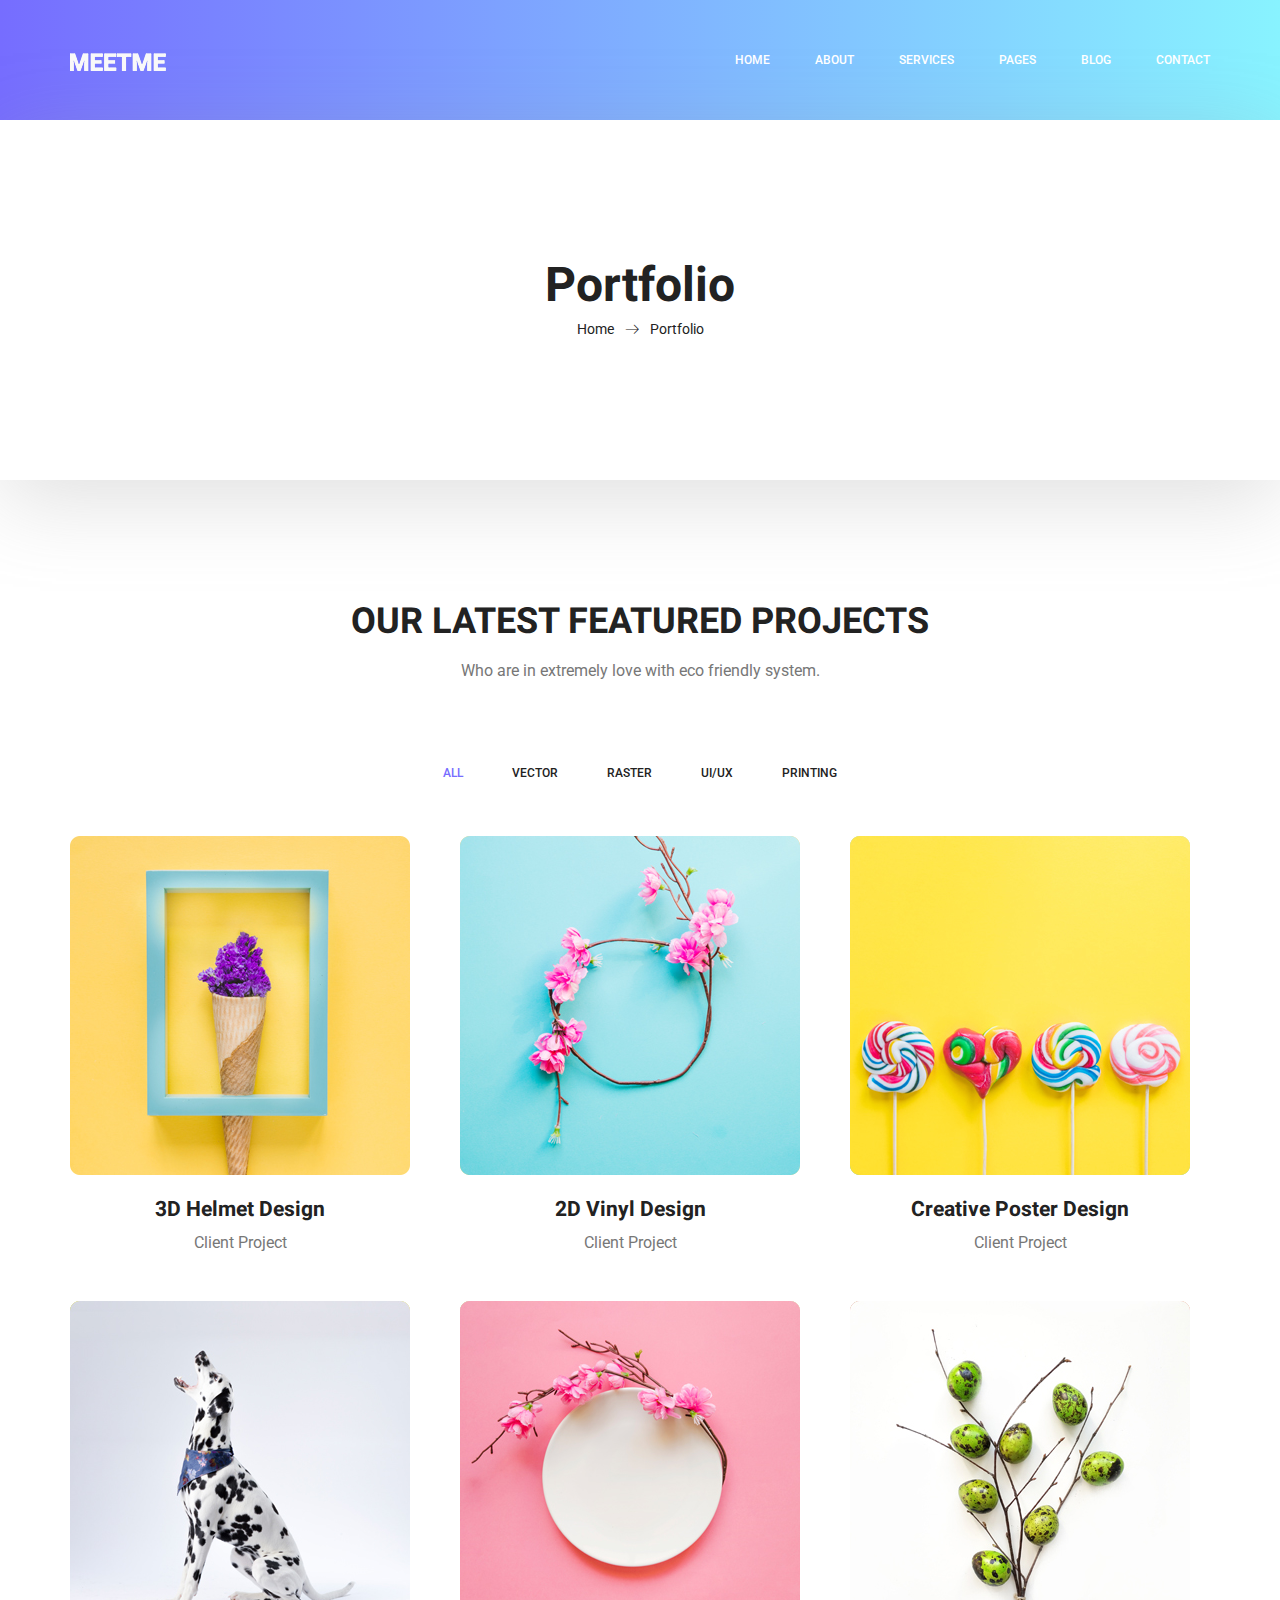
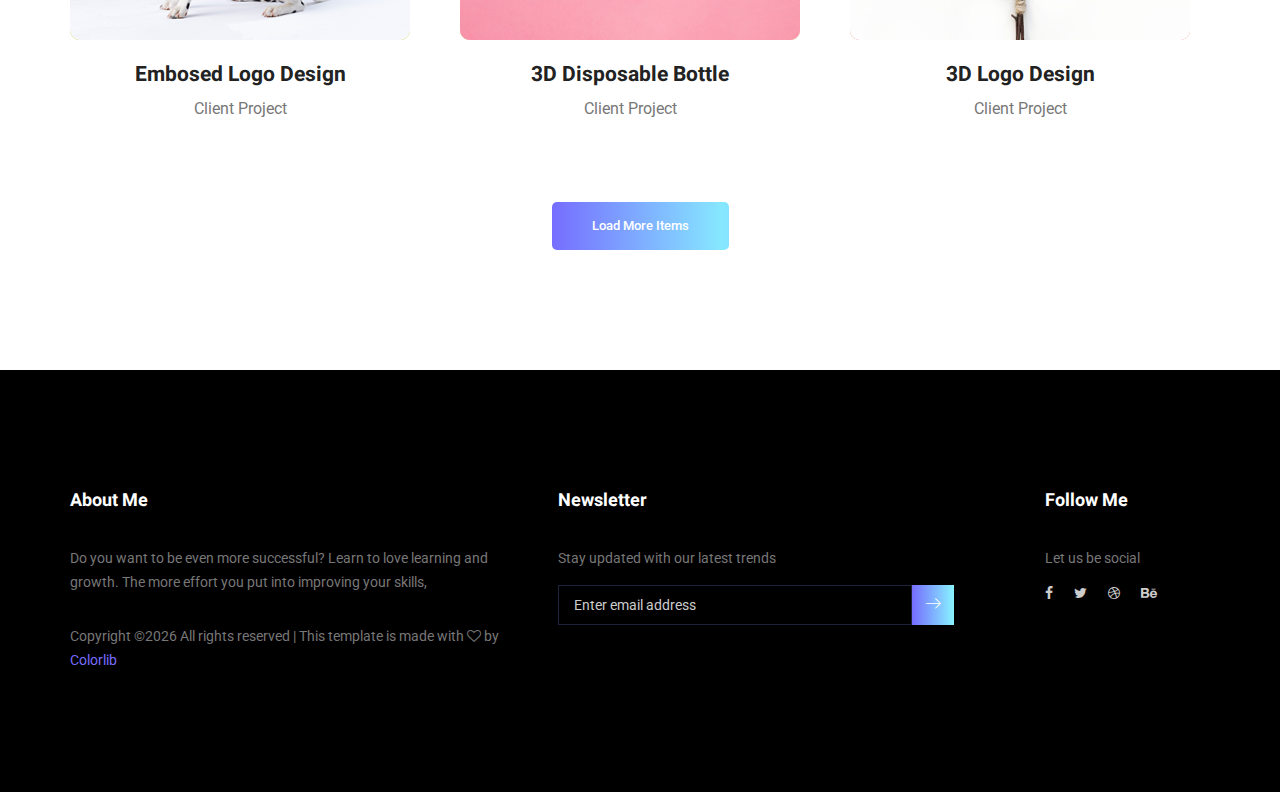
==== portfolio.html @ b79dc5d7 "added portfolio project" ====
<!doctype html>
<html lang="en">
    <head>
        <!-- Required meta tags -->
        <meta charset="utf-8">
        <meta name="viewport" content="width=device-width, initial-scale=1, shrink-to-fit=no">
        <link rel="icon" href="img/favicon.png" type="image/png">
        <title>MeetMe Personal</title>
        <!-- Bootstrap CSS -->
        <link rel="stylesheet" href="css/bootstrap.css">
        <link rel="stylesheet" href="vendors/linericon/style.css">
        <link rel="stylesheet" href="css/font-awesome.min.css">
        <link rel="stylesheet" href="vendors/owl-carousel/owl.carousel.min.css">
        <link rel="stylesheet" href="vendors/lightbox/simpleLightbox.css">
        <link rel="stylesheet" href="vendors/nice-select/css/nice-select.css">
        <link rel="stylesheet" href="vendors/animate-css/animate.css">
        <link rel="stylesheet" href="vendors/popup/magnific-popup.css">
        <link rel="stylesheet" href="vendors/flaticon/flaticon.css">
        <!-- main css -->
        <link rel="stylesheet" href="css/style.css">
        <link rel="stylesheet" href="css/responsive.css">
    </head>
    <body>
        
        <!--================Header Menu Area =================-->
        <header class="header_area">
            <div class="main_menu">
            	<nav class="navbar navbar-expand-lg navbar-light">
					<div class="container box_1620">
						<!-- Brand and toggle get grouped for better mobile display -->
						<a class="navbar-brand logo_h" href="index.html"><img src="img/logo.png" alt=""></a>
						<button class="navbar-toggler" type="button" data-toggle="collapse" data-target="#navbarSupportedContent" aria-controls="navbarSupportedContent" aria-expanded="false" aria-label="Toggle navigation">
							<span class="icon-bar"></span>
							<span class="icon-bar"></span>
							<span class="icon-bar"></span>
						</button>
						<!-- Collect the nav links, forms, and other content for toggling -->
						<div class="collapse navbar-collapse offset" id="navbarSupportedContent">
							<ul class="nav navbar-nav menu_nav ml-auto">
								<li class="nav-item active"><a class="nav-link" href="index.html">Home</a></li> 
								<li class="nav-item"><a class="nav-link" href="about-us.html">About</a></li> 
								<li class="nav-item"><a class="nav-link" href="services.html">Services</a></li> 
								<li class="nav-item submenu dropdown">
									<a href="#" class="nav-link dropdown-toggle" data-toggle="dropdown" role="button" aria-haspopup="true" aria-expanded="false">Pages</a>
									<ul class="dropdown-menu">
										<li class="nav-item"><a class="nav-link" href="portfolio.html">Portfolio</a></li>
										<li class="nav-item"><a class="nav-link" href="elements.html">Elements</a></li>
									</ul>
								</li> 
								<li class="nav-item submenu dropdown">
									<a href="#" class="nav-link dropdown-toggle" data-toggle="dropdown" role="button" aria-haspopup="true" aria-expanded="false">Blog</a>
									<ul class="dropdown-menu">
										<li class="nav-item"><a class="nav-link" href="blog.html">Blog</a></li>
										<li class="nav-item"><a class="nav-link" href="single-blog.html">Blog Details</a></li>
									</ul>
								</li> 
								<li class="nav-item"><a class="nav-link" href="contact.html">Contact</a></li>
							</ul>
						</div> 
					</div>
            	</nav>
            </div>
        </header>
        <!--================Header Menu Area =================-->
        
        <!--================Home Banner Area =================-->
        <section class="banner_area">
            <div class="box_1620">
				<div class="banner_inner d-flex align-items-center">
					<div class="container">
						<div class="banner_content text-center">
							<h2>Portfolio</h2>
							<div class="page_link">
								<a href="index.html">Home</a>
								<a href="portfolio.html">Portfolio</a>
							</div>
						</div>
					</div>
				</div>
            </div>
        </section>
        <!--================End Home Banner Area =================-->
        
        <!--================Home Gallery Area =================-->
        <section class="home_gallery_area p_120">
        	<div class="container">
        		<div class="main_title">
        			<h2>Our Latest Featured Projects</h2>
        			<p>Who are in extremely love with eco friendly system.</p>
        		</div>
        		<div class="isotope_fillter">
        			<ul class="gallery_filter list">
						<li class="active" data-filter="*"><a href="#">All</a></li>
						<li data-filter=".brand"><a href="#">Vector</a></li>
						<li data-filter=".manipul"><a href="#">Raster</a></li>
						<li data-filter=".creative"><a href="#">UI/UX</a></li>
						<li data-filter=".design"><a href="#">Printing</a></li>
					</ul>
        		</div>
        	</div>
        	<div class="container">
        		<div class="gallery_f_inner row imageGallery1">
        			<div class="col-lg-4 col-md-4 col-sm-6 brand manipul design print">
        				<div class="h_gallery_item">
        					<div class="g_img_item">
        						<img class="img-fluid" src="img/gallery/project-1.jpg" alt="">
        						<a class="light" href="img/gallery/project-1.jpg"><img src="img/gallery/icon.png" alt=""></a>
        					</div>
        					<div class="g_item_text">
        						<h4>3D Helmet Design</h4>
        						<p>Client Project</p>
        					</div>
        				</div>
        			</div>
        			<div class="col-lg-4 col-md-4 col-sm-6 brand manipul creative">
        				<div class="h_gallery_item">
        					<div class="g_img_item">
        						<img class="img-fluid" src="img/gallery/project-2.jpg" alt="">
        						<a class="light" href="img/gallery/project-2.jpg"><img src="img/gallery/icon.png" alt=""></a>
        					</div>
        					<div class="g_item_text">
        						<h4>2D Vinyl Design</h4>
        						<p>Client Project</p>
        					</div>
        				</div>
        			</div>
        			<div class="col-lg-4 col-md-4 col-sm-6 manipul creative design print">
        				<div class="h_gallery_item">
        					<div class="g_img_item">
        						<img class="img-fluid" src="img/gallery/project-3.jpg" alt="">
        						<a class="light" href="img/gallery/project-3.jpg"><img src="img/gallery/icon.png" alt=""></a>
        					</div>
        					<div class="g_item_text">
        						<h4>Creative Poster Design</h4>
        						<p>Client Project</p>
        					</div>
        				</div>
        			</div>
        			<div class="col-lg-4 col-md-4 col-sm-6 brand creative print">
        				<div class="h_gallery_item">
        					<div class="g_img_item">
        						<img class="img-fluid" src="img/gallery/project-4.jpg" alt="">
        						<a class="light" href="img/gallery/project-4.jpg"><img src="img/gallery/icon.png" alt=""></a>
        					</div>
        					<div class="g_item_text">
        						<h4>Embosed Logo Design</h4>
        						<p>Client Project</p>
        					</div>
        				</div>
        			</div>
        			<div class="col-lg-4 col-md-4 col-sm-6 brand manipul design">
        				<div class="h_gallery_item">
        					<div class="g_img_item">
        						<img class="img-fluid" src="img/gallery/project-5.jpg" alt="">
        						<a class="light" href="img/gallery/project-5.jpg"><img src="img/gallery/icon.png" alt=""></a>
        					</div>
        					<div class="g_item_text">
        						<h4>3D Disposable Bottle</h4>
        						<p>Client Project</p>
        					</div>
        				</div>
        			</div>
        			<div class="col-lg-4 col-md-4 col-sm-6 brand creative">
        				<div class="h_gallery_item">
        					<div class="g_img_item">
        						<img class="img-fluid" src="img/gallery/project-6.jpg" alt="">
        						<a class="light" href="img/gallery/project-6.jpg"><img src="img/gallery/icon.png" alt=""></a>
        					</div>
        					<div class="g_item_text">
        						<h4>3D Logo Design</h4>
        						<p>Client Project</p>
        					</div>
        				</div>
        			</div>
        		</div>
        		<div class="more_btn">
        			<a class="main_btn" href="#">Load More Items</a>
        		</div>
        	</div>
        </section>
        <!--================End Home Gallery Area =================-->
        
        <!--================Footer Area =================-->
        <footer class="footer_area p_120">
        	<div class="container">
        		<div class="row footer_inner">
        			<div class="col-lg-5 col-sm-6">
        				<aside class="f_widget ab_widget">
        					<div class="f_title">
        						<h3>About Me</h3>
        					</div>
        					<p>Do you want to be even more successful? Learn to love learning and growth. The more effort you put into improving your skills,</p>
        					<p><!-- Link back to Colorlib can't be removed. Template is licensed under CC BY 3.0. -->
Copyright &copy;<script>document.write(new Date().getFullYear());</script> All rights reserved | This template is made with <i class="fa fa-heart-o" aria-hidden="true"></i> by <a href="https://colorlib.com" target="_blank">Colorlib</a>
<!-- Link back to Colorlib can't be removed. Template is licensed under CC BY 3.0. --></p>
        				</aside>
        			</div>
        			<div class="col-lg-5 col-sm-6">
        				<aside class="f_widget news_widget">
        					<div class="f_title">
        						<h3>Newsletter</h3>
        					</div>
        					<p>Stay updated with our latest trends</p>
        					<div id="mc_embed_signup">
                                <form target="_blank" action="https://spondonit.us12.list-manage.com/subscribe/post?u=1462626880ade1ac87bd9c93a&amp;id=92a4423d01" method="get" class="subscribe_form relative">
                                	<div class="input-group d-flex flex-row">
                                        <input name="EMAIL" placeholder="Enter email address" onfocus="this.placeholder = ''" onblur="this.placeholder = 'Email Address '" required="" type="email">
                                        <button class="btn sub-btn"><span class="lnr lnr-arrow-right"></span></button>		
                                    </div>				
                                    <div class="mt-10 info"></div>
                                </form>
                            </div>
        				</aside>
        			</div>
        			<div class="col-lg-2">
        				<aside class="f_widget social_widget">
        					<div class="f_title">
        						<h3>Follow Me</h3>
        					</div>
        					<p>Let us be social</p>
        					<ul class="list">
        						<li><a href="#"><i class="fa fa-facebook"></i></a></li>
        						<li><a href="#"><i class="fa fa-twitter"></i></a></li>
        						<li><a href="#"><i class="fa fa-dribbble"></i></a></li>
        						<li><a href="#"><i class="fa fa-behance"></i></a></li>
        					</ul>
        				</aside>
        			</div>
        		</div>
        	</div>
        </footer>
        <!--================End Footer Area =================-->
        
        
        
        
        <!-- Optional JavaScript -->
        <!-- jQuery first, then Popper.js, then Bootstrap JS -->
        <script src="js/jquery-3.3.1.min.js"></script>
        <script src="js/popper.js"></script>
        <script src="js/bootstrap.min.js"></script>
        <script src="js/stellar.js"></script>
        <script src="vendors/lightbox/simpleLightbox.min.js"></script>
        <script src="vendors/nice-select/js/jquery.nice-select.min.js"></script>
        <script src="vendors/isotope/imagesloaded.pkgd.min.js"></script>
        <script src="vendors/isotope/isotope.pkgd.min.js"></script>
        <script src="vendors/owl-carousel/owl.carousel.min.js"></script>
        <script src="vendors/popup/jquery.magnific-popup.min.js"></script>
        <script src="js/jquery.ajaxchimp.min.js"></script>
        <script src="vendors/counter-up/jquery.waypoints.min.js"></script>
        <script src="vendors/counter-up/jquery.counterup.min.js"></script>
        <script src="js/mail-script.js"></script>
        <script src="js/theme.js"></script>
    </body>
</html>
---- vendors/linericon/style.css ----
@font-face {
	font-family: 'Linearicons-Free';
	src:url('fonts/Linearicons-Free.eot?w118d');
	src:url('fonts/Linearicons-Free.eot?#iefixw118d') format('embedded-opentype'),
		url('fonts/Linearicons-Free.woff2?w118d') format('woff2'),
		url('fonts/Linearicons-Free.woff?w118d') format('woff'),
		url('fonts/Linearicons-Free.ttf?w118d') format('truetype'),
		url('fonts/Linearicons-Free.svg?w118d#Linearicons-Free') format('svg');
	font-weight: normal;
	font-style: normal;
}

.lnr {
	font-family: 'Linearicons-Free';
	speak: none;
	font-style: normal;
	font-weight: normal;
	font-variant: normal;
	text-transform: none;
	line-height: 1;

	/* Better Font Rendering =========== */
	-webkit-font-smoothing: antialiased;
	-moz-osx-font-smoothing: grayscale;
}

.lnr-home:before {
	content: "\e800";
}
.lnr-apartment:before {
	content: "\e801";
}
.lnr-pencil:before {
	content: "\e802";
}
.lnr-magic-wand:before {
	content: "\e803";
}
.lnr-drop:before {
	content: "\e804";
}
.lnr-lighter:before {
	content: "\e805";
}
.lnr-poop:before {
	content: "\e806";
}
.lnr-sun:before {
	content: "\e807";
}
.lnr-moon:before {
	content: "\e808";
}
.lnr-cloud:before {
	content: "\e809";
}
.lnr-cloud-upload:before {
	content: "\e80a";
}
.lnr-cloud-download:before {
	content: "\e80b";
}
.lnr-cloud-sync:before {
	content: "\e80c";
}
.lnr-cloud-check:before {
	content: "\e80d";
}
.lnr-database:before {
	content: "\e80e";
}
.lnr-lock:before {
	content: "\e80f";
}
.lnr-cog:before {
	content: "\e810";
}
.lnr-trash:before {
	content: "\e811";
}
.lnr-dice:before {
	content: "\e812";
}
.lnr-heart:before {
	content: "\e813";
}
.lnr-star:before {
	content: "\e814";
}
.lnr-star-half:before {
	content: "\e815";
}
.lnr-star-empty:before {
	content: "\e816";
}
.lnr-flag:before {
	content: "\e817";
}
.lnr-envelope:before {
	content: "\e818";
}
.lnr-paperclip:before {
	content: "\e819";
}
.lnr-inbox:before {
	content: "\e81a";
}
.lnr-eye:before {
	content: "\e81b";
}
.lnr-printer:before {
	content: "\e81c";
}
.lnr-file-empty:before {
	content: "\e81d";
}
.lnr-file-add:before {
	content: "\e81e";
}
.lnr-enter:before {
	content: "\e81f";
}
.lnr-exit:before {
	content: "\e820";
}
.lnr-graduation-hat:before {
	content: "\e821";
}
.lnr-license:before {
	content: "\e822";
}
.lnr-music-note:before {
	content: "\e823";
}
.lnr-film-play:before {
	content: "\e824";
}
.lnr-camera-video:before {
	content: "\e825";
}
.lnr-camera:before {
	content: "\e826";
}
.lnr-picture:before {
	content: "\e827";
}
.lnr-book:before {
	content: "\e828";
}
.lnr-bookmark:before {
	content: "\e829";
}
.lnr-user:before {
	content: "\e82a";
}
.lnr-users:before {
	content: "\e82b";
}
.lnr-shirt:before {
	content: "\e82c";
}
.lnr-store:before {
	content: "\e82d";
}
.lnr-cart:before {
	content: "\e82e";
}
.lnr-tag:before {
	content: "\e82f";
}
.lnr-phone-handset:before {
	content: "\e830";
}
.lnr-phone:before {
	content: "\e831";
}
.lnr-pushpin:before {
	content: "\e832";
}
.lnr-map-marker:before {
	content: "\e833";
}
.lnr-map:before {
	content: "\e834";
}
.lnr-location:before {
	content: "\e835";
}
.lnr-calendar-full:before {
	content: "\e836";
}
.lnr-keyboard:before {
	content: "\e837";
}
.lnr-spell-check:before {
	content: "\e838";
}
.lnr-screen:before {
	content: "\e839";
}
.lnr-smartphone:before {
	content: "\e83a";
}
.lnr-tablet:before {
	content: "\e83b";
}
.lnr-laptop:before {
	content: "\e83c";
}
.lnr-laptop-phone:before {
	content: "\e83d";
}
.lnr-power-switch:before {
	content: "\e83e";
}
.lnr-bubble:before {
	content: "\e83f";
}
.lnr-heart-pulse:before {
	content: "\e840";
}
.lnr-construction:before {
	content: "\e841";
}
.lnr-pie-chart:before {
	content: "\e842";
}
.lnr-chart-bars:before {
	content: "\e843";
}
.lnr-gift:before {
	content: "\e844";
}
.lnr-diamond:before {
	content: "\e845";
}
.lnr-linearicons:before {
	content: "\e846";
}
.lnr-dinner:before {
	content: "\e847";
}
.lnr-coffee-cup:before {
	content: "\e848";
}
.lnr-leaf:before {
	content: "\e849";
}
.lnr-paw:before {
	content: "\e84a";
}
.lnr-rocket:before {
	content: "\e84b";
}
.lnr-briefcase:before {
	content: "\e84c";
}
.lnr-bus:before {
	content: "\e84d";
}
.lnr-car:before {
	content: "\e84e";
}
.lnr-train:before {
	content: "\e84f";
}
.lnr-bicycle:before {
	content: "\e850";
}
.lnr-wheelchair:before {
	content: "\e851";
}
.lnr-select:before {
	content: "\e852";
}
.lnr-earth:before {
	content: "\e853";
}
.lnr-smile:before {
	content: "\e854";
}
.lnr-sad:before {
	content: "\e855";
}
.lnr-neutral:before {
	content: "\e856";
}
.lnr-mustache:before {
	content: "\e857";
}
.lnr-alarm:before {
	content: "\e858";
}
.lnr-bullhorn:before {
	content: "\e859";
}
.lnr-volume-high:before {
	content: "\e85a";
}
.lnr-volume-medium:before {
	content: "\e85b";
}
.lnr-volume-low:before {
	content: "\e85c";
}
.lnr-volume:before {
	content: "\e85d";
}
.lnr-mic:before {
	content: "\e85e";
}
.lnr-hourglass:before {
	content: "\e85f";
}
.lnr-undo:before {
	content: "\e860";
}
.lnr-redo:before {
	content: "\e861";
}
.lnr-sync:before {
	content: "\e862";
}
.lnr-history:before {
	content: "\e863";
}
.lnr-clock:before {
	content: "\e864";
}
.lnr-download:before {
	content: "\e865";
}
.lnr-upload:before {
	content: "\e866";
}
.lnr-enter-down:before {
	content: "\e867";
}
.lnr-exit-up:before {
	content: "\e868";
}
.lnr-bug:before {
	content: "\e869";
}
.lnr-code:before {
	content: "\e86a";
}
.lnr-link:before {
	content: "\e86b";
}
.lnr-unlink:before {
	content: "\e86c";
}
.lnr-thumbs-up:before {
	content: "\e86d";
}
.lnr-thumbs-down:before {
	content: "\e86e";
}
.lnr-magnifier:before {
	content: "\e86f";
}
.lnr-cross:before {
	content: "\e870";
}
.lnr-menu:before {
	content: "\e871";
}
.lnr-list:before {
	content: "\e872";
}
.lnr-chevron-up:before {
	content: "\e873";
}
.lnr-chevron-down:before {
	content: "\e874";
}
.lnr-chevron-left:before {
	content: "\e875";
}
.lnr-chevron-right:before {
	content: "\e876";
}
.lnr-arrow-up:before {
	content: "\e877";
}
.lnr-arrow-down:before {
	content: "\e878";
}
.lnr-arrow-left:before {
	content: "\e879";
}
.lnr-arrow-right:before {
	content: "\e87a";
}
.lnr-move:before {
	content: "\e87b";
}
.lnr-warning:before {
	content: "\e87c";
}
.lnr-question-circle:before {
	content: "\e87d";
}
.lnr-menu-circle:before {
	content: "\e87e";
}
.lnr-checkmark-circle:before {
	content: "\e87f";
}
.lnr-cross-circle:before {
	content: "\e880";
}
.lnr-plus-circle:before {
	content: "\e881";
}
.lnr-circle-minus:before {
	content: "\e882";
}
.lnr-arrow-up-circle:before {
	content: "\e883";
}
.lnr-arrow-down-circle:before {
	content: "\e884";
}
.lnr-arrow-left-circle:before {
	content: "\e885";
}
.lnr-arrow-right-circle:before {
	content: "\e886";
}
.lnr-chevron-up-circle:before {
	content: "\e887";
}
.lnr-chevron-down-circle:before {
	content: "\e888";
}
.lnr-chevron-left-circle:before {
	content: "\e889";
}
.lnr-chevron-right-circle:before {
	content: "\e88a";
}
.lnr-crop:before {
	content: "\e88b";
}
.lnr-frame-expand:before {
	content: "\e88c";
}
.lnr-frame-contract:before {
	content: "\e88d";
}
.lnr-layers:before {
	content: "\e88e";
}
.lnr-funnel:before {
	content: "\e88f";
}
.lnr-text-format:before {
	content: "\e890";
}
.lnr-text-format-remove:before {
	content: "\e891";
}
.lnr-text-size:before {
	content: "\e892";
}
.lnr-bold:before {
	content: "\e893";
}
.lnr-italic:before {
	content: "\e894";
}
.lnr-underline:before {
	content: "\e895";
}
.lnr-strikethrough:before {
	content: "\e896";
}
.lnr-highlight:before {
	content: "\e897";
}
.lnr-text-align-left:before {
	content: "\e898";
}
.lnr-text-align-center:before {
	content: "\e899";
}
.lnr-text-align-right:before {
	content: "\e89a";
}
.lnr-text-align-justify:before {
	content: "\e89b";
}
.lnr-line-spacing:before {
	content: "\e89c";
}
.lnr-indent-increase:before {
	content: "\e89d";
}
.lnr-indent-decrease:before {
	content: "\e89e";
}
.lnr-pilcrow:before {
	content: "\e89f";
}
.lnr-direction-ltr:before {
	content: "\e8a0";
}
.lnr-direction-rtl:before {
	content: "\e8a1";
}
.lnr-page-break:before {
	content: "\e8a2";
}
.lnr-sort-alpha-asc:before {
	content: "\e8a3";
}
.lnr-sort-amount-asc:before {
	content: "\e8a4";
}
.lnr-hand:before {
	content: "\e8a5";
}
.lnr-pointer-up:before {
	content: "\e8a6";
}
.lnr-pointer-right:before {
	content: "\e8a7";
}
.lnr-pointer-down:before {
	content: "\e8a8";
}
.lnr-pointer-left:before {
	content: "\e8a9";
}
---- vendors/lightbox/simpleLightbox.css ----
.slbOverlay, .slbWrapOuter, .slbWrap {
  position: fixed;
  top: 0;
  right: 0;
  bottom: 0;
  left: 0;
}

.slbOverlay {
  overflow: hidden;
  z-index: 2000;
  background-color: #000;
  opacity: 0.7;
  filter: alpha(opacity=70);
  -webkit-animation: slbOverlay 0.5s;
  -moz-animation: slbOverlay 0.5s;
  animation: slbOverlay 0.5s;
}

.slbWrapOuter {
  overflow-x: hidden;
  overflow-y: auto;
  z-index: 2010;
}

.slbWrap {
  position: absolute;
  text-align: center;
}

.slbWrap:before {
  content: "";
  display: inline-block;
  height: 100%;
  vertical-align: middle;
}

.slbContentOuter {
  display: inline-block;
  vertical-align: middle;
  margin: 0px auto;
  padding: 0 1em;
  box-sizing: border-box;
  z-index: 2020;
  text-align: left;
  max-width: 100%;
}

.slbContentEl .slbContentOuter {
  padding: 5em 1em;
}

.slbContent {
  position: relative;
}

.slbContentEl .slbContent {
  -webkit-animation: slbEnter 0.3s;
  -moz-animation: slbEnter 0.3s;
  animation: slbEnter 0.3s;
  background-color: #fff;
  box-shadow: 0 0.2em 1em rgba(0, 0, 0, 0.4);
}

.slbImageWrap {
  -webkit-animation: slbEnter 0.3s;
  -moz-animation: slbEnter 0.3s;
  animation: slbEnter 0.3s;
  position: relative;
}

.slbImageWrap:after {
  content: "";
  position: absolute;
  left: 0;
  right: 0;
  top: 5em;
  bottom: 5em;
  display: block;
  z-index: -1;
  box-shadow: 0 0.2em 1em rgba(0, 0, 0, 0.6);
  background-color: #FFF;
}

.slbImage {
  width: auto;
  max-width: 100%;
  height: auto;
  display: block;
  line-height: 0;
  box-sizing: border-box;
  padding: 5em 0;
  margin: 0 auto;
}

.slbCaption {
  display: inline-block;
  max-width: 100%;
  overflow: hidden;
  text-overflow: ellipsis;
  white-space: nowrap;
  word-wrap: normal;
  font-size: 1.4em;
  position: absolute;
  left: 0;
  right: 0;
  bottom: 0;
  padding: 0.71429em 0;
  color: #fff;
  color: rgba(255, 255, 255, 0.7);
  text-align: center;
}

.slbCloseBtn, .slbArrow {
  margin: 0;
  padding: 0;
  border: 0;
  cursor: pointer;
  background: none;
}

.slbCloseBtn::-moz-focus-inner, .slbArrow::-moz-focus-inner {
  padding: 0;
  border: 0;
}

.slbCloseBtn:hover, .slbArrow:hover {
  opacity: 0.5;
}

.slbCloseBtn:active, .slbArrow:active {
  opacity: 0.8;
}

.slbCloseBtn {
  -webkit-animation: slbEnter 0.3s;
  -moz-animation: slbEnter 0.3s;
  animation: slbEnter 0.3s;
  font-size: 3em;
  width: 1.66667em;
  height: 1.66667em;
  line-height: 1.66667em;
  position: absolute;
  right: -0.33333em;
  top: 0;
  color: #fff;
  color: rgba(255, 255, 255, 0.7);
  text-align: center;
    outline: none;
    box-shadow: none;
}

.slbLoading .slbCloseBtn {
  display: none;
}

.slbLoadingText {
  font-size: 1.4em;
  color: #fff;
  color: rgba(255, 255, 255, 0.9);
}

.slbArrows {
  position: fixed;
  top: 50%;
  left: 0;
  right: 0;
}

.slbLoading .slbArrows {
  display: none;
}

.slbArrow {
  position: absolute;
  top: 50%;
  margin-top: -5em;
  width: 5em;
  height: 10em;
  opacity: 0.7;
  text-indent: -999em;
  overflow: hidden;
    outline: none;
    box-shadow: none;
}

.slbArrow:before {
  content: "";
  position: absolute;
  top: 50%;
  left: 50%;
  margin: -0.8em 0 0 -0.8em;
  border: 0.8em solid transparent;
}

.slbArrow.next {
  right: 0;
}

.slbArrow.next:before {
  border-left-color: #fff;
}

.slbArrow.prev {
  left: 0;
}

.slbArrow.prev:before {
  border-right-color: #fff;
}

.slbIframeCont {
  width: 80em;
  height: 0;
  overflow: hidden;
  padding-top: 56.25%;
  margin: 5em 0;
}

.slbIframe {
  position: absolute;
  top: 0;
  left: 0;
  width: 100%;
  height: 100%;
  box-shadow: 0 0.2em 1em rgba(0, 0, 0, 0.6);
  background: #000;
}

@-webkit-keyframes slbOverlay {
  from {
    opacity: 0;
  }
  to {
    opacity: 0.7;
  }
}

@-moz-keyframes slbOverlay {
  from {
    opacity: 0;
  }
  to {
    opacity: 0.7;
  }
}

@keyframes slbOverlay {
  from {
    opacity: 0;
  }
  to {
    opacity: 0.7;
  }
}

@-webkit-keyframes slbEnter {
  from {
    opacity: 0;
    -webkit-transform: translate3d(0, -1em, 0);
  }
  to {
    opacity: 1;
    -webkit-transform: translate3d(0, 0, 0);
  }
}

@-moz-keyframes slbEnter {
  from {
    opacity: 0;
    -moz-transform: translate3d(0, -1em, 0);
  }
  to {
    opacity: 1;
    -moz-transform: translate3d(0, 0, 0);
  }
}

@keyframes slbEnter {
  from {
    opacity: 0;
    -webkit-transform: translate3d(0, -1em, 0);
    -moz-transform: translate3d(0, -1em, 0);
    -ms-transform: translate3d(0, -1em, 0);
    -o-transform: translate3d(0, -1em, 0);
    transform: translate3d(0, -1em, 0);
  }
  to {
    opacity: 1;
    -webkit-transform: translate3d(0, 0, 0);
    -moz-transform: translate3d(0, 0, 0);
    -ms-transform: translate3d(0, 0, 0);
    -o-transform: translate3d(0, 0, 0);
    transform: translate3d(0, 0, 0);
  }
}
---- vendors/nice-select/css/nice-select.css ----
.nice-select {
  -webkit-tap-highlight-color: transparent;
  background-color: #fff;
  border-radius: 5px;
  border: solid 1px #e8e8e8;
  box-sizing: border-box;
  clear: both;
  cursor: pointer;
  display: block;
  float: left;
  font-family: inherit;
  font-size: 14px;
  font-weight: normal;
  height: 42px;
  line-height: 40px;
  outline: none;
  padding-left: 18px;
  padding-right: 30px;
  position: relative;
  text-align: left !important;
  -webkit-transition: all 0.2s ease-in-out;
  transition: all 0.2s ease-in-out;
  -webkit-user-select: none;
     -moz-user-select: none;
      -ms-user-select: none;
          user-select: none;
  white-space: nowrap;
  width: auto; }
  .nice-select:hover {
    border-color: #dbdbdb; }
  .nice-select:active, .nice-select.open, .nice-select:focus {
    border-color: #999; }
  .nice-select:after {
    border-bottom: 2px solid #999;
    border-right: 2px solid #999;
    content: '';
    display: block;
    height: 5px;
    margin-top: -4px;
    pointer-events: none;
    position: absolute;
    right: 12px;
    top: 50%;
    -webkit-transform-origin: 66% 66%;
        -ms-transform-origin: 66% 66%;
            transform-origin: 66% 66%;
    -webkit-transform: rotate(45deg);
        -ms-transform: rotate(45deg);
            transform: rotate(45deg);
    -webkit-transition: all 0.15s ease-in-out;
    transition: all 0.15s ease-in-out;
    width: 5px; }
  .nice-select.open:after {
    -webkit-transform: rotate(-135deg);
        -ms-transform: rotate(-135deg);
            transform: rotate(-135deg); }
  .nice-select.open .list {
    opacity: 1;
    pointer-events: auto;
    -webkit-transform: scale(1) translateY(0);
        -ms-transform: scale(1) translateY(0);
            transform: scale(1) translateY(0); }
  .nice-select.disabled {
    border-color: #ededed;
    color: #999;
    pointer-events: none; }
    .nice-select.disabled:after {
      border-color: #cccccc; }
  .nice-select.wide {
    width: 100%; }
    .nice-select.wide .list {
      left: 0 !important;
      right: 0 !important; }
  .nice-select.right {
    float: right; }
    .nice-select.right .list {
      left: auto;
      right: 0; }
  .nice-select.small {
    font-size: 12px;
    height: 36px;
    line-height: 34px; }
    .nice-select.small:after {
      height: 4px;
      width: 4px; }
    .nice-select.small .option {
      line-height: 34px;
      min-height: 34px; }
  .nice-select .list {
    background-color: #fff;
    border-radius: 5px;
    box-shadow: 0 0 0 1px rgba(68, 68, 68, 0.11);
    box-sizing: border-box;
    margin-top: 4px;
    opacity: 0;
    overflow: hidden;
    padding: 0;
    pointer-events: none;
    position: absolute;
    top: 100%;
    left: 0;
    -webkit-transform-origin: 50% 0;
        -ms-transform-origin: 50% 0;
            transform-origin: 50% 0;
    -webkit-transform: scale(0.75) translateY(-21px);
        -ms-transform: scale(0.75) translateY(-21px);
            transform: scale(0.75) translateY(-21px);
    -webkit-transition: all 0.2s cubic-bezier(0.5, 0, 0, 1.25), opacity 0.15s ease-out;
    transition: all 0.2s cubic-bezier(0.5, 0, 0, 1.25), opacity 0.15s ease-out;
    z-index: 9; }
    .nice-select .list:hover .option:not(:hover) {
      background-color: transparent !important; }
  .nice-select .option {
    cursor: pointer;
    font-weight: 400;
    line-height: 40px;
    list-style: none;
    min-height: 40px;
    outline: none;
    padding-left: 18px;
    padding-right: 29px;
    text-align: left;
    -webkit-transition: all 0.2s;
    transition: all 0.2s; }
    .nice-select .option:hover, .nice-select .option.focus, .nice-select .option.selected.focus {
      background-color: #f6f6f6; }
    .nice-select .option.selected {
      font-weight: bold; }
    .nice-select .option.disabled {
      background-color: transparent;
      color: #999;
      cursor: default; }

.no-csspointerevents .nice-select .list {
  display: none; }

.no-csspointerevents .nice-select.open .list {
  display: block; }
---- vendors/flaticon/flaticon.css ----
/*
  	Flaticon icon font: Flaticon
  	Creation date: 26/06/2018 17:19
  	*/

@font-face {
  font-family: "Flaticon";
  src: url("./Flaticon.eot");
  src: url("./Flaticon.eot?#iefix") format("embedded-opentype"),
       url("./Flaticon.woff") format("woff"),
       url("./Flaticon.ttf") format("truetype"),
       url("./Flaticon.svg#Flaticon") format("svg");
  font-weight: normal;
  font-style: normal;
}

@media screen and (-webkit-min-device-pixel-ratio:0) {
  @font-face {
    font-family: "Flaticon";
    src: url("./Flaticon.svg#Flaticon") format("svg");
  }
}

[class^="flaticon-"]:before, [class*=" flaticon-"]:before,
[class^="flaticon-"]:after, [class*=" flaticon-"]:after {   
  font-family: Flaticon;
        font-size: 20px;
font-style: normal;
margin-left: 20px;
}

.flaticon-skyline:before { content: "\f100"; }
.flaticon-sketch:before { content: "\f101"; }
.flaticon-city:before { content: "\f102"; }
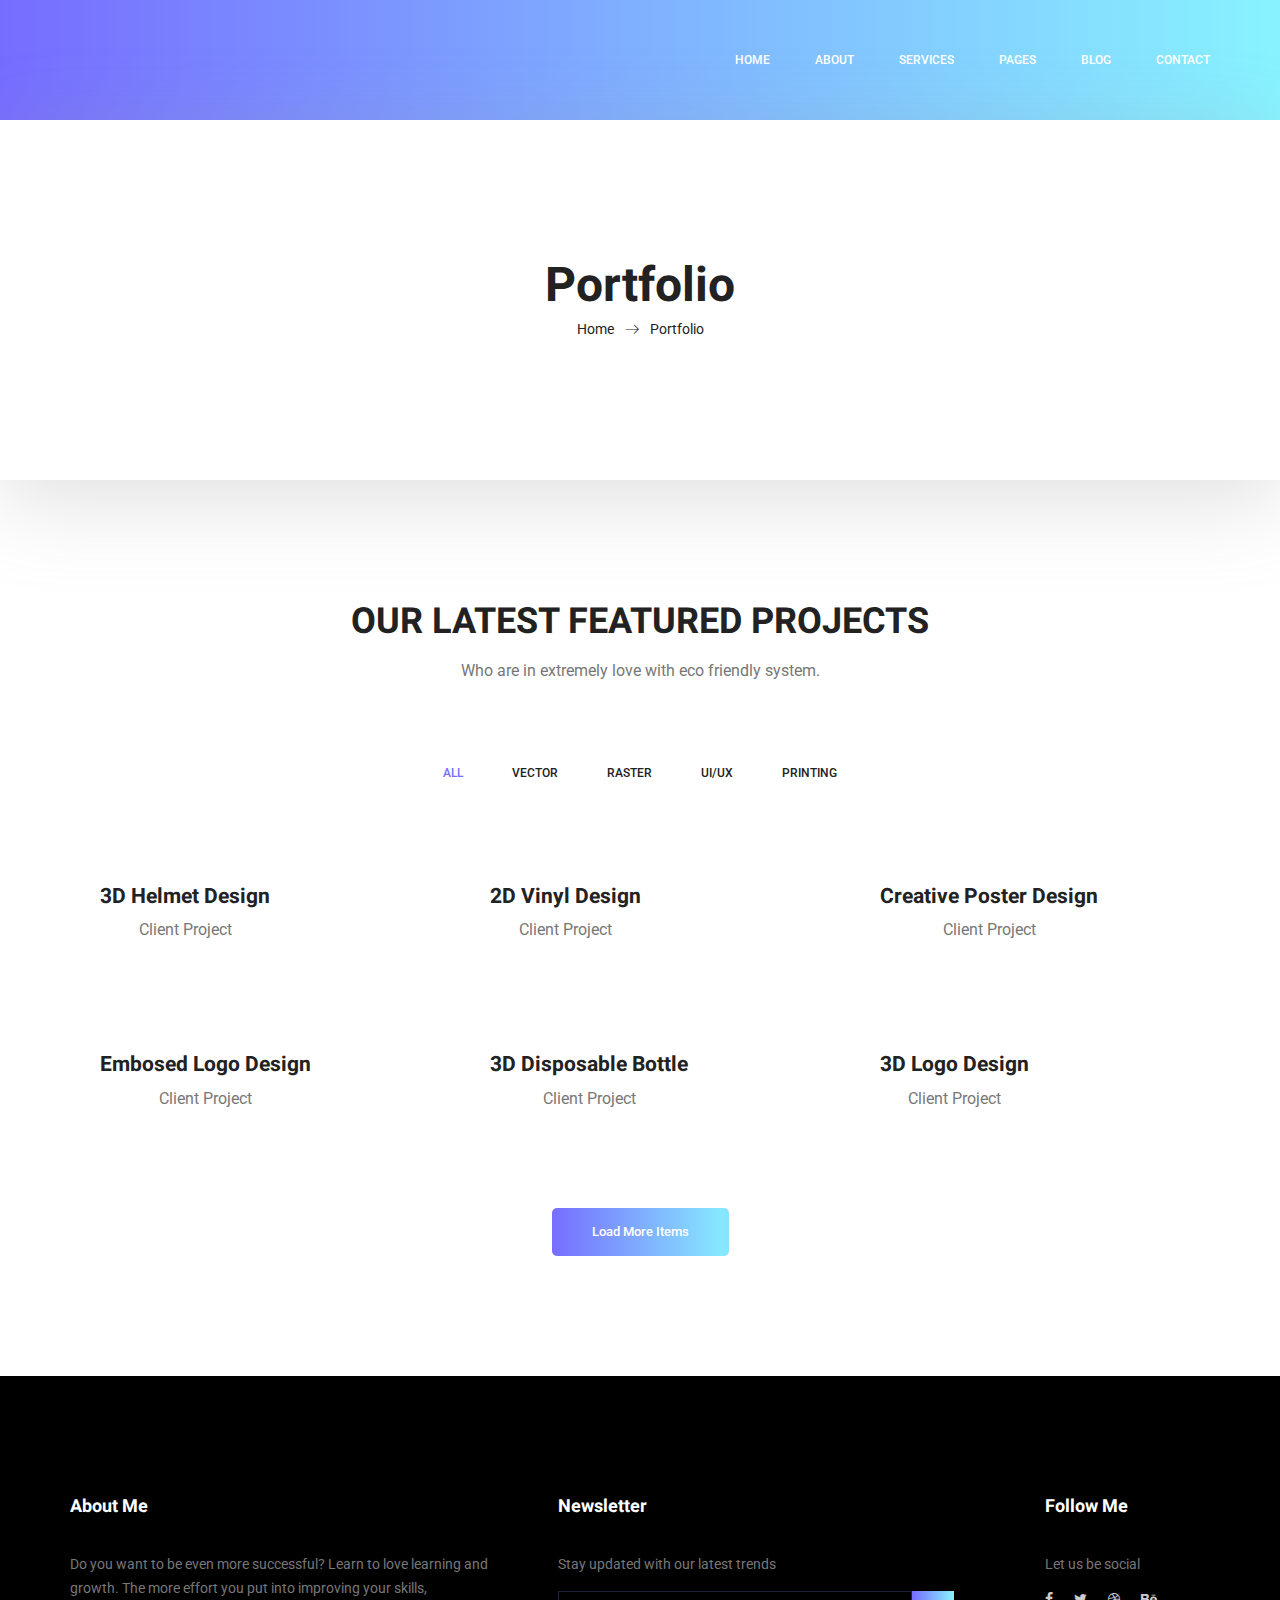
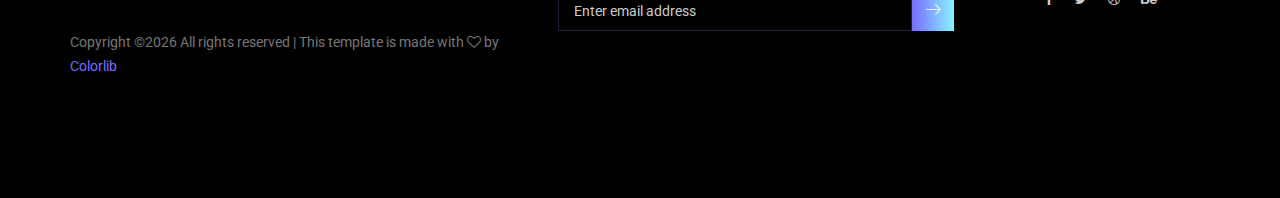
==== commit a3fa34d0: "added more projects" ====
--- a/portfolio.html
+++ b/portfolio.html
@@ -7,7 +7,7 @@
         <link rel="icon" href="img/favicon.png" type="image/png">
         <title>MeetMe Personal</title>
         <!-- Bootstrap CSS -->
-        <link rel="stylesheet" href="css/bootstrap.css">
+        <link rel="stylesheet" href="css/bootstrap.css">	
         <link rel="stylesheet" href="vendors/linericon/style.css">
         <link rel="stylesheet" href="css/font-awesome.min.css">
         <link rel="stylesheet" href="vendors/owl-carousel/owl.carousel.min.css">
--- a/css/style.css
+++ b/css/style.css
@@ -47,57 +47,78 @@
 .list {
   list-style: none;
   margin: 0px;
-  padding: 0px; }
+  padding: 0px;
+}
 
 a {
   text-decoration: none;
-  transition: all 0.3s ease-in-out; }
-  a:hover, a:focus {
-    text-decoration: none;
-    outline: none; }
+  transition: all 0.3s ease-in-out;
+}
+a:hover,
+a:focus {
+  text-decoration: none;
+  outline: none;
+}
 
 .row.m0 {
-  margin: 0px; }
+  margin: 0px;
+}
 
 body {
   line-height: 26px;
   font-size: 16px;
   font-family: "Roboto", sans-serif;
   font-weight: normal;
-  color: #777777; }
-
-h1, h2, h3, h4, h5, h6 {
+  color: #777777;
+}
+
+h1,
+h2,
+h3,
+h4,
+h5,
+h6 {
   font-family: "Heebo", sans-serif;
-  font-weight: bold; }
+  font-weight: bold;
+}
 
 button:focus {
   outline: none;
-  box-shadow: none; }
+  box-shadow: none;
+}
 
 .p0 {
   padding-left: 0px;
-  padding-right: 0px; }
+  padding-right: 0px;
+}
 
 .p_120 {
   padding-top: 120px;
-  padding-bottom: 120px; }
+  padding-bottom: 120px;
+}
 
 .p_100 {
   padding-top: 100px;
-  padding-bottom: 100px; }
+  padding-bottom: 100px;
+}
 
 .pad_top {
-  padding-top: 120px; }
+  padding-top: 120px;
+}
 
 .pad_bt {
-  padding-bottom: 120px; }
+  padding-bottom: 120px;
+}
 
 .mt-25 {
-  margin-top: 25px; }
+  margin-top: 25px;
+}
 
 @media (min-width: 1200px) {
   .container {
-    max-width: 1170px; } }
+    max-width: 1170px;
+  }
+}
 
 @media (min-width: 1620px) {
   .box_1620 {
@@ -105,26 +126,31 @@
     margin: auto;
     width: 100%;
     padding-left: 0px;
-    padding-right: 0px; } }
+    padding-right: 0px;
+  }
+}
 /* Main Title Area css
 ============================================================================================ */
 .main_title {
   text-align: center;
   max-width: 670px;
-  margin: 0px auto 75px; }
-  .main_title h2 {
-    font-family: "Heebo", sans-serif;
-    font-size: 36px;
-    color: #222222;
-    margin-bottom: 15px;
-    text-transform: uppercase; }
-  .main_title p {
-    font-size: 16px;
-    font-family: "Roboto", sans-serif;
-    font-weight: normal;
-    line-height: 26px;
-    color: #777777;
-    margin-bottom: 0px; }
+  margin: 0px auto 75px;
+}
+.main_title h2 {
+  font-family: "Heebo", sans-serif;
+  font-size: 36px;
+  color: #222222;
+  margin-bottom: 15px;
+  text-transform: uppercase;
+}
+.main_title p {
+  font-size: 16px;
+  font-family: "Roboto", sans-serif;
+  font-weight: normal;
+  line-height: 26px;
+  color: #777777;
+  margin-bottom: 0px;
+}
 
 /* End Main Title Area css
 ============================================================================================ */
@@ -136,163 +162,198 @@
   top: 0;
   left: 0;
   z-index: 99;
-  transition: background 0.4s, all 0.3s linear; }
-  .header_area .navbar {
-    background: transparent;
+  transition: background 0.4s, all 0.3s linear;
+}
+.header_area .navbar {
+  background: transparent;
+  padding: 0px;
+  border: 0px;
+  border-radius: 0px;
+}
+.header_area .navbar .nav .nav-item {
+  margin-right: 45px;
+}
+.header_area .navbar .nav .nav-item .nav-link {
+  font: 500 12px/120px "Roboto", sans-serif;
+  text-transform: uppercase;
+  color: #fff;
+  padding: 0px;
+  display: inline-block;
+}
+.header_area .navbar .nav .nav-item .nav-link:after {
+  display: none;
+}
+.header_area .navbar .nav .nav-item:hover .nav-link,
+.header_area .navbar .nav .nav-item.active .nav-link {
+  color: #fff;
+}
+.header_area .navbar .nav .nav-item.submenu {
+  position: relative;
+}
+.header_area .navbar .nav .nav-item.submenu ul {
+  border: none;
+  padding: 0px;
+  border-radius: 0px;
+  box-shadow: none;
+  margin: 0px;
+  background: #fff;
+  box-shadow: 0px 3px 16px 0px rgba(0, 0, 0, 0.1);
+}
+@media (min-width: 992px) {
+  .header_area .navbar .nav .nav-item.submenu ul {
+    position: absolute;
+    top: 120%;
+    left: 0px;
+    min-width: 200px;
+    text-align: left;
+    opacity: 0;
+    transition: all 300ms ease-in;
+    visibility: hidden;
+    display: block;
+    border: none;
     padding: 0px;
-    border: 0px;
-    border-radius: 0px; }
-    .header_area .navbar .nav .nav-item {
-      margin-right: 45px; }
-      .header_area .navbar .nav .nav-item .nav-link {
-        font: 500 12px/120px "Roboto", sans-serif;
-        text-transform: uppercase;
-        color: #fff;
-        padding: 0px;
-        display: inline-block; }
-        .header_area .navbar .nav .nav-item .nav-link:after {
-          display: none; }
-      .header_area .navbar .nav .nav-item:hover .nav-link, .header_area .navbar .nav .nav-item.active .nav-link {
-        color: #fff; }
-      .header_area .navbar .nav .nav-item.submenu {
-        position: relative; }
-        .header_area .navbar .nav .nav-item.submenu ul {
-          border: none;
-          padding: 0px;
-          border-radius: 0px;
-          box-shadow: none;
-          margin: 0px;
-          background: #fff;
-          box-shadow: 0px 3px 16px 0px rgba(0, 0, 0, 0.1); }
-          @media (min-width: 992px) {
-            .header_area .navbar .nav .nav-item.submenu ul {
-              position: absolute;
-              top: 120%;
-              left: 0px;
-              min-width: 200px;
-              text-align: left;
-              opacity: 0;
-              transition: all 300ms ease-in;
-              visibility: hidden;
-              display: block;
-              border: none;
-              padding: 0px;
-              border-radius: 0px; } }
-          .header_area .navbar .nav .nav-item.submenu ul:before {
-            content: "";
-            width: 0;
-            height: 0;
-            border-style: solid;
-            border-width: 10px 10px 0 10px;
-            border-color: #eeeeee transparent transparent transparent;
-            position: absolute;
-            right: 24px;
-            top: 45px;
-            z-index: 3;
-            opacity: 0;
-            transition: all 400ms linear; }
-          .header_area .navbar .nav .nav-item.submenu ul .nav-item {
-            display: block;
-            float: none;
-            margin-right: 0px;
-            border-bottom: 1px solid #ededed;
-            margin-left: 0px;
-            transition: all 0.4s linear; }
-            .header_area .navbar .nav .nav-item.submenu ul .nav-item .nav-link {
-              line-height: 45px;
-              color: #222222;
-              padding: 0px 30px;
-              transition: all 150ms linear;
-              display: block;
-              margin-right: 0px; }
-            .header_area .navbar .nav .nav-item.submenu ul .nav-item:last-child {
-              border-bottom: none; }
-            .header_area .navbar .nav .nav-item.submenu ul .nav-item:hover .nav-link {
-              background: #766dff;
-              color: #fff; }
-        @media (min-width: 992px) {
-          .header_area .navbar .nav .nav-item.submenu:hover ul {
-            visibility: visible;
-            opacity: 1;
-            top: 100%; } }
-        .header_area .navbar .nav .nav-item.submenu:hover ul .nav-item {
-          margin-top: 0px; }
-      .header_area .navbar .nav .nav-item:last-child {
-        margin-right: 0px; }
-    .header_area .navbar .search {
-      font-size: 12px;
-      line-height: 60px;
-      display: inline-block;
-      color: #222222;
-      margin-left: 80px; }
-      .header_area .navbar .search i {
-        font-weight: 600; }
-  .header_area.navbar_fixed .main_menu {
-    position: fixed;
-    width: 100%;
-    top: -70px;
-    left: 0;
-    right: 0;
-    background: #000;
-    transform: translateY(70px);
-    transition: transform 500ms ease, background 500ms ease;
-    -webkit-transition: transform 500ms ease, background 500ms ease;
-    box-shadow: 0px 3px 16px 0px rgba(0, 0, 0, 0.1); }
-    .header_area.navbar_fixed .main_menu .navbar .nav .nav-item .nav-link {
-      line-height: 70px; }
+    border-radius: 0px;
+  }
+}
+.header_area .navbar .nav .nav-item.submenu ul:before {
+  content: "";
+  width: 0;
+  height: 0;
+  border-style: solid;
+  border-width: 10px 10px 0 10px;
+  border-color: #eeeeee transparent transparent transparent;
+  position: absolute;
+  right: 24px;
+  top: 45px;
+  z-index: 3;
+  opacity: 0;
+  transition: all 400ms linear;
+}
+.header_area .navbar .nav .nav-item.submenu ul .nav-item {
+  display: block;
+  float: none;
+  margin-right: 0px;
+  border-bottom: 1px solid #ededed;
+  margin-left: 0px;
+  transition: all 0.4s linear;
+}
+.header_area .navbar .nav .nav-item.submenu ul .nav-item .nav-link {
+  line-height: 45px;
+  color: #222222;
+  padding: 0px 30px;
+  transition: all 150ms linear;
+  display: block;
+  margin-right: 0px;
+}
+.header_area .navbar .nav .nav-item.submenu ul .nav-item:last-child {
+  border-bottom: none;
+}
+.header_area .navbar .nav .nav-item.submenu ul .nav-item:hover .nav-link {
+  background: #766dff;
+  color: #fff;
+}
+@media (min-width: 992px) {
+  .header_area .navbar .nav .nav-item.submenu:hover ul {
+    visibility: visible;
+    opacity: 1;
+    top: 100%;
+  }
+}
+.header_area .navbar .nav .nav-item.submenu:hover ul .nav-item {
+  margin-top: 0px;
+}
+.header_area .navbar .nav .nav-item:last-child {
+  margin-right: 0px;
+}
+.header_area .navbar .search {
+  font-size: 12px;
+  line-height: 60px;
+  display: inline-block;
+  color: #222222;
+  margin-left: 80px;
+}
+.header_area .navbar .search i {
+  font-weight: 600;
+}
+.header_area.navbar_fixed .main_menu {
+  position: fixed;
+  width: 100%;
+  top: -70px;
+  left: 0;
+  right: 0;
+  background: #000;
+  transform: translateY(70px);
+  transition: transform 500ms ease, background 500ms ease;
+  -webkit-transition: transform 500ms ease, background 500ms ease;
+  box-shadow: 0px 3px 16px 0px rgba(0, 0, 0, 0.1);
+}
+.header_area.navbar_fixed .main_menu .navbar .nav .nav-item .nav-link {
+  line-height: 70px;
+}
 
 .top_menu {
-  background: #f9f9ff; }
-  .top_menu .header_social li {
-    display: inline-block;
-    margin-right: 15px; }
-    .top_menu .header_social li a {
-      font-size: 14px;
-      color: #777777;
-      display: inline-block;
-      line-height: 42px;
-      transition: all 300ms linear 0s; }
-    .top_menu .header_social li:last-child {
-      margin-right: 0px; }
-    .top_menu .header_social li:hover a {
-      color: #766dff; }
-  .top_menu .dn_btn {
-    line-height: 42px;
-    display: inline-block;
-    font-size: 12px;
-    margin-right: 30px;
-    font-family: "Roboto", sans-serif;
-    font-weight: normal;
-    color: #777777;
-    transition: all 300ms linear 0s; }
-    .top_menu .dn_btn:hover {
-      color: #766dff; }
-    .top_menu .dn_btn:last-child {
-      margin-right: 0px; }
-  .top_menu .lan_pack {
-    height: 30px;
-    border: 1px solid #eeeeee;
-    border-radius: 3px;
-    line-height: 28px;
-    font-size: 12px;
-    font-family: "Roboto", sans-serif;
-    font-weight: 500;
-    padding-left: 19px;
-    padding-right: 36px;
-    color: #777777;
-    background: #f9f9ff;
-    margin-right: 5px;
-    margin-top: 8px; }
-    .top_menu .lan_pack .current {
-      color: #777777; }
-    .top_menu .lan_pack:after {
-      content: "\f0d7";
-      border: none !important;
-      font: normal normal normal 12px/1 FontAwesome;
-      transform: rotate(0deg);
-      height: auto;
-      margin-top: -6px;
-      right: 20px; }
+  background: #f9f9ff;
+}
+.top_menu .header_social li {
+  display: inline-block;
+  margin-right: 15px;
+}
+.top_menu .header_social li a {
+  font-size: 14px;
+  color: #777777;
+  display: inline-block;
+  line-height: 42px;
+  transition: all 300ms linear 0s;
+}
+.top_menu .header_social li:last-child {
+  margin-right: 0px;
+}
+.top_menu .header_social li:hover a {
+  color: #766dff;
+}
+.top_menu .dn_btn {
+  line-height: 42px;
+  display: inline-block;
+  font-size: 12px;
+  margin-right: 30px;
+  font-family: "Roboto", sans-serif;
+  font-weight: normal;
+  color: #777777;
+  transition: all 300ms linear 0s;
+}
+.top_menu .dn_btn:hover {
+  color: #766dff;
+}
+.top_menu .dn_btn:last-child {
+  margin-right: 0px;
+}
+.top_menu .lan_pack {
+  height: 30px;
+  border: 1px solid #eeeeee;
+  border-radius: 3px;
+  line-height: 28px;
+  font-size: 12px;
+  font-family: "Roboto", sans-serif;
+  font-weight: 500;
+  padding-left: 19px;
+  padding-right: 36px;
+  color: #777777;
+  background: #f9f9ff;
+  margin-right: 5px;
+  margin-top: 8px;
+}
+.top_menu .lan_pack .current {
+  color: #777777;
+}
+.top_menu .lan_pack:after {
+  content: "\f0d7";
+  border: none !important;
+  font: normal normal normal 12px/1 FontAwesome;
+  transform: rotate(0deg);
+  height: auto;
+  margin-top: -6px;
+  right: 20px;
+}
 
 /*---------------------------------------------------- */
 /*----------------------------------------------------*/
@@ -304,75 +365,89 @@
   background-image: -moz-linear-gradient(0deg, #766dff 0%, #88f3ff 100%);
   background-image: -webkit-linear-gradient(0deg, #766dff 0%, #88f3ff 100%);
   background-image: -ms-linear-gradient(0deg, #766dff 0%, #88f3ff 100%);
-  margin-bottom: 200px; }
-  .home_banner_area .box_1620 {
-    min-height: 700px;
-    border-radius: 12px;
-    position: relative;
-    bottom: -200px;
-    background: #fff;
-    padding: 30px;
-    box-shadow: 0px 20px 80px 0px rgba(153, 153, 153, 0.3); }
-  .home_banner_area .banner_inner {
-    position: relative;
-    width: 100%;
-    min-height: 700px;
-    display: flex; }
-    .home_banner_area .banner_inner .banner_content {
-      color: #222222;
-      vertical-align: middle;
-      align-self: center;
-      text-align: left; }
-      .home_banner_area .banner_inner .banner_content .media .d-flex {
-        padding-right: 125px; }
-      .home_banner_area .banner_inner .banner_content .media .media-body {
-        vertical-align: middle;
-        align-self: center; }
+  margin-bottom: 200px;
+}
+.home_banner_area .box_1620 {
+  min-height: 700px;
+  border-radius: 12px;
+  position: relative;
+  bottom: -200px;
+  background: #fff;
+  padding: 30px;
+  box-shadow: 0px 20px 80px 0px rgba(153, 153, 153, 0.3);
+}
+.home_banner_area .banner_inner {
+  position: relative;
+  width: 100%;
+  min-height: 700px;
+  display: flex;
+}
+.home_banner_area .banner_inner .banner_content {
+  color: #222222;
+  vertical-align: middle;
+  align-self: center;
+  text-align: left;
+}
+.home_banner_area .banner_inner .banner_content .media .d-flex {
+  padding-right: 125px;
+}
+.home_banner_area .banner_inner .banner_content .media .media-body {
+  vertical-align: middle;
+  align-self: center;
+}
 
 .blog_banner {
   min-height: 780px;
   position: relative;
   z-index: 1;
   overflow: hidden;
-  margin-bottom: 0px; }
-  .blog_banner .banner_inner {
-    background: #04091e;
-    position: relative;
-    overflow: hidden;
-    width: 100%;
-    min-height: 780px;
-    z-index: 1; }
-    .blog_banner .banner_inner .overlay {
-      background: url(../img/banner/banner-2.jpg) no-repeat scroll center center;
-      opacity: .5;
-      height: 125%;
-      position: absolute;
-      left: 0px;
-      top: 0px;
-      width: 100%;
-      z-index: -1; }
-    .blog_banner .banner_inner .blog_b_text {
-      max-width: 700px;
-      margin: auto;
-      color: #fff; }
-      .blog_banner .banner_inner .blog_b_text h2 {
-        font-size: 60px;
-        font-weight: bold;
-        font-family: "Heebo", sans-serif;
-        line-height: 66px;
-        margin-bottom: 15px;
-        text-transform: uppercase; }
-      .blog_banner .banner_inner .blog_b_text p {
-        font-size: 16px;
-        margin-bottom: 35px; }
-      .blog_banner .banner_inner .blog_b_text .white_bg_btn {
-        line-height: 42px;
-        padding: 0px 45px;
-        border-radius: 5px; }
+  margin-bottom: 0px;
+}
+.blog_banner .banner_inner {
+  background: #04091e;
+  position: relative;
+  overflow: hidden;
+  width: 100%;
+  min-height: 780px;
+  z-index: 1;
+}
+.blog_banner .banner_inner .overlay {
+  background: url(../img/banner/banner-2.jpg) no-repeat scroll center center;
+  opacity: 0.5;
+  height: 125%;
+  position: absolute;
+  left: 0px;
+  top: 0px;
+  width: 100%;
+  z-index: -1;
+}
+.blog_banner .banner_inner .blog_b_text {
+  max-width: 700px;
+  margin: auto;
+  color: #fff;
+}
+.blog_banner .banner_inner .blog_b_text h2 {
+  font-size: 60px;
+  font-weight: bold;
+  font-family: "Heebo", sans-serif;
+  line-height: 66px;
+  margin-bottom: 15px;
+  text-transform: uppercase;
+}
+.blog_banner .banner_inner .blog_b_text p {
+  font-size: 16px;
+  margin-bottom: 35px;
+}
+.blog_banner .banner_inner .blog_b_text .white_bg_btn {
+  line-height: 42px;
+  padding: 0px 45px;
+  border-radius: 5px;
+}
 
 .banner_box {
   max-width: 1620px;
-  margin: auto; }
+  margin: auto;
+}
 
 .banner_area {
   position: relative;
@@ -381,45 +456,54 @@
   background-image: -moz-linear-gradient(0deg, #766dff 0%, #88f3ff 100%);
   background-image: -webkit-linear-gradient(0deg, #766dff 0%, #88f3ff 100%);
   background-image: -ms-linear-gradient(0deg, #766dff 0%, #88f3ff 100%);
-  margin-bottom: 120px; }
-  .banner_area .box_1620 {
-    background: #fff;
-    min-height: 360px;
-    border-radius: 12px;
-    position: relative;
-    bottom: -120px;
-    box-shadow: 0px 20px 80px 0px rgba(153, 153, 153, 0.3); }
-  .banner_area .banner_inner {
-    position: relative;
-    overflow: hidden;
-    width: 100%;
-    min-height: 360px;
-    z-index: 1; }
-    .banner_area .banner_inner .banner_content h2 {
-      color: #222222;
-      font-size: 48px;
-      font-family: "Heebo", sans-serif;
-      margin-bottom: 0px;
-      font-weight: bold; }
-    .banner_area .banner_inner .banner_content .page_link a {
-      font-size: 14px;
-      color: #222222;
-      font-family: "Roboto", sans-serif;
-      margin-right: 32px;
-      position: relative; }
-      .banner_area .banner_inner .banner_content .page_link a:before {
-        content: "\e87a";
-        font-family: 'Linearicons-Free';
-        position: absolute;
-        right: -25px;
-        top: 50%;
-        transform: translateY(-50%); }
-      .banner_area .banner_inner .banner_content .page_link a:last-child {
-        margin-right: 0px; }
-        .banner_area .banner_inner .banner_content .page_link a:last-child:before {
-          display: none; }
-      .banner_area .banner_inner .banner_content .page_link a:hover {
-        color: #766dff; }
+  margin-bottom: 120px;
+}
+.banner_area .box_1620 {
+  background: #fff;
+  min-height: 360px;
+  border-radius: 12px;
+  position: relative;
+  bottom: -120px;
+  box-shadow: 0px 20px 80px 0px rgba(153, 153, 153, 0.3);
+}
+.banner_area .banner_inner {
+  position: relative;
+  overflow: hidden;
+  width: 100%;
+  min-height: 360px;
+  z-index: 1;
+}
+.banner_area .banner_inner .banner_content h2 {
+  color: #222222;
+  font-size: 48px;
+  font-family: "Heebo", sans-serif;
+  margin-bottom: 0px;
+  font-weight: bold;
+}
+.banner_area .banner_inner .banner_content .page_link a {
+  font-size: 14px;
+  color: #222222;
+  font-family: "Roboto", sans-serif;
+  margin-right: 32px;
+  position: relative;
+}
+.banner_area .banner_inner .banner_content .page_link a:before {
+  content: "\e87a";
+  font-family: "Linearicons-Free";
+  position: absolute;
+  right: -25px;
+  top: 50%;
+  transform: translateY(-50%);
+}
+.banner_area .banner_inner .banner_content .page_link a:last-child {
+  margin-right: 0px;
+}
+.banner_area .banner_inner .banner_content .page_link a:last-child:before {
+  display: none;
+}
+.banner_area .banner_inner .banner_content .page_link a:hover {
+  color: #766dff;
+}
 
 /* End Home Banner Area css
 ============================================================================================ */
@@ -428,54 +512,68 @@
 /* Latest Blog Area css
 ============================================================================================ */
 .latest_blog_inner {
-  margin-bottom: -30px; }
+  margin-bottom: -30px;
+}
 
 .l_blog_item {
-  margin-bottom: 30px; }
-  .l_blog_item .date {
-    font-size: 13px;
-    font-family: "Roboto", sans-serif;
-    font-weight: normal;
-    color: #777777;
-    margin-top: 20px;
-    display: block;
-    margin-bottom: 15px; }
-  .l_blog_item h4 {
-    font-size: 18px;
-    line-height: 24px;
-    color: #222222;
-    border-bottom: 1px solid #eeeeee;
-    padding-bottom: 20px;
-    margin-bottom: 20px;
-    transition: all 300ms linear 0s; }
-  .l_blog_item p {
-    margin-bottom: 0px; }
-  .l_blog_item:hover h4 {
-    color: #766dff; }
+  margin-bottom: 30px;
+}
+.l_blog_item .date {
+  font-size: 13px;
+  font-family: "Roboto", sans-serif;
+  font-weight: normal;
+  color: #777777;
+  margin-top: 20px;
+  display: block;
+  margin-bottom: 15px;
+}
+.l_blog_item h4 {
+  font-size: 18px;
+  line-height: 24px;
+  color: #222222;
+  border-bottom: 1px solid #eeeeee;
+  padding-bottom: 20px;
+  margin-bottom: 20px;
+  transition: all 300ms linear 0s;
+}
+.l_blog_item p {
+  margin-bottom: 0px;
+}
+.l_blog_item:hover h4 {
+  color: #766dff;
+}
 
 /* End Latest Blog Area css
 ============================================================================================ */
 /*================= latest_blog_area css =============*/
 .single-recent-blog-post {
-  margin-bottom: 30px; }
-  .single-recent-blog-post .thumb {
-    overflow: hidden; }
-    .single-recent-blog-post .thumb img {
-      transition: all 0.7s linear; }
-  .single-recent-blog-post .details {
-    padding-top: 30px; }
-    .single-recent-blog-post .details .sec_h4 {
-      line-height: 24px;
-      padding: 10px 0px 13px;
-      transition: all 0.3s linear; }
-      .single-recent-blog-post .details .sec_h4:hover {
-        color: #777777; }
-  .single-recent-blog-post .date {
-    font-size: 14px;
-    line-height: 24px;
-    font-weight: 400; }
-  .single-recent-blog-post:hover img {
-    transform: scale(1.23) rotate(10deg); }
+  margin-bottom: 30px;
+}
+.single-recent-blog-post .thumb {
+  overflow: hidden;
+}
+.single-recent-blog-post .thumb img {
+  transition: all 0.7s linear;
+}
+.single-recent-blog-post .details {
+  padding-top: 30px;
+}
+.single-recent-blog-post .details .sec_h4 {
+  line-height: 24px;
+  padding: 10px 0px 13px;
+  transition: all 0.3s linear;
+}
+.single-recent-blog-post .details .sec_h4:hover {
+  color: #777777;
+}
+.single-recent-blog-post .date {
+  font-size: 14px;
+  line-height: 24px;
+  font-weight: 400;
+}
+.single-recent-blog-post:hover img {
+  transform: scale(1.23) rotate(10deg);
+}
 
 .tags .tag_btn {
   font-size: 12px;
@@ -485,104 +583,129 @@
   display: inline-block;
   padding: 1px 18px;
   text-align: center;
-  color: #222222; }
-  .tags .tag_btn:before {
-    background: #766dff; }
-  .tags .tag_btn + .tag_btn {
-    margin-left: 2px; }
+  color: #222222;
+}
+.tags .tag_btn:before {
+  background: #766dff;
+}
+.tags .tag_btn + .tag_btn {
+  margin-left: 2px;
+}
 
 /*========= blog_categorie_area css ===========*/
 .blog_categorie_area {
   padding-top: 80px;
-  padding-bottom: 80px; }
+  padding-bottom: 80px;
+}
 
 .categories_post {
   position: relative;
   text-align: center;
-  cursor: pointer; }
-  .categories_post img {
-    max-width: 100%; }
-  .categories_post .categories_details {
-    position: absolute;
-    top: 20px;
-    left: 20px;
-    right: 20px;
-    bottom: 20px;
-    background: rgba(34, 34, 34, 0.8);
-    color: #fff;
-    transition: all 0.3s linear;
-    display: flex;
-    align-items: center;
-    justify-content: center; }
-    .categories_post .categories_details h5 {
-      margin-bottom: 0px;
-      font-size: 18px;
-      line-height: 26px;
-      text-transform: uppercase;
-      color: #fff;
-      position: relative; }
-    .categories_post .categories_details p {
-      font-weight: 300;
-      font-size: 14px;
-      line-height: 26px;
-      margin-bottom: 0px; }
-    .categories_post .categories_details .border_line {
-      margin: 10px 0px;
-      background: #fff;
-      width: 100%;
-      height: 1px; }
-  .categories_post:hover .categories_details {
-    background-image: -moz-linear-gradient(0deg, #766dff 0%, #88f3ff 100%);
-    background-image: -webkit-linear-gradient(0deg, #766dff 0%, #88f3ff 100%);
-    background-image: -ms-linear-gradient(0deg, #766dff 0%, #88f3ff 100%);
-    opacity: 0.851; }
+  cursor: pointer;
+}
+.categories_post img {
+  max-width: 100%;
+}
+.categories_post .categories_details {
+  position: absolute;
+  top: 20px;
+  left: 20px;
+  right: 20px;
+  bottom: 20px;
+  background: rgba(34, 34, 34, 0.8);
+  color: #fff;
+  transition: all 0.3s linear;
+  display: flex;
+  align-items: center;
+  justify-content: center;
+}
+.categories_post .categories_details h5 {
+  margin-bottom: 0px;
+  font-size: 18px;
+  line-height: 26px;
+  text-transform: uppercase;
+  color: #fff;
+  position: relative;
+}
+.categories_post .categories_details p {
+  font-weight: 300;
+  font-size: 14px;
+  line-height: 26px;
+  margin-bottom: 0px;
+}
+.categories_post .categories_details .border_line {
+  margin: 10px 0px;
+  background: #fff;
+  width: 100%;
+  height: 1px;
+}
+.categories_post:hover .categories_details {
+  background-image: -moz-linear-gradient(0deg, #766dff 0%, #88f3ff 100%);
+  background-image: -webkit-linear-gradient(0deg, #766dff 0%, #88f3ff 100%);
+  background-image: -ms-linear-gradient(0deg, #766dff 0%, #88f3ff 100%);
+  opacity: 0.851;
+}
 
 /*============ blog_left_sidebar css ==============*/
 .blog_item {
-  margin-bottom: 40px; }
+  margin-bottom: 40px;
+}
 
 .blog_info {
-  padding-top: 30px; }
-  .blog_info .post_tag {
-    padding-bottom: 20px; }
-    .blog_info .post_tag a {
-      font: 300 14px/21px "Roboto", sans-serif;
-      color: #222222; }
-      .blog_info .post_tag a:hover {
-        color: #777777; }
-      .blog_info .post_tag a.active {
-        color: #766dff; }
-  .blog_info .blog_meta li a {
-    font: 300 14px/20px "Roboto", sans-serif;
-    color: #777777;
-    vertical-align: middle;
-    padding-bottom: 12px;
-    display: inline-block; }
-    .blog_info .blog_meta li a i {
-      color: #222222;
-      font-size: 16px;
-      font-weight: 600;
-      padding-left: 15px;
-      line-height: 20px;
-      vertical-align: middle; }
-    .blog_info .blog_meta li a:hover {
-      color: #766dff; }
+  padding-top: 30px;
+}
+.blog_info .post_tag {
+  padding-bottom: 20px;
+}
+.blog_info .post_tag a {
+  font: 300 14px/21px "Roboto", sans-serif;
+  color: #222222;
+}
+.blog_info .post_tag a:hover {
+  color: #777777;
+}
+.blog_info .post_tag a.active {
+  color: #766dff;
+}
+.blog_info .blog_meta li a {
+  font: 300 14px/20px "Roboto", sans-serif;
+  color: #777777;
+  vertical-align: middle;
+  padding-bottom: 12px;
+  display: inline-block;
+}
+.blog_info .blog_meta li a i {
+  color: #222222;
+  font-size: 16px;
+  font-weight: 600;
+  padding-left: 15px;
+  line-height: 20px;
+  vertical-align: middle;
+}
+.blog_info .blog_meta li a:hover {
+  color: #766dff;
+}
 
 .blog_post img {
-  max-width: 100%; }
+  max-width: 100%;
+}
 
 .blog_details {
-  padding-top: 20px; }
-  .blog_details h2 {
-    font-size: 24px;
-    line-height: 36px;
-    color: #222222;
-    font-weight: 600;
-    transition: all 0.3s linear; }
-    .blog_details h2:hover {
-      color: #766dff; }
-  .blog_details p {
-    margin-bottom: 26px; }
+  padding-top: 20px;
+}
+.blog_details h2 {
+  font-size: 24px;
+  line-height: 36px;
+  color: #222222;
+  font-weight: 600;
+  transition: all 0.3s linear;
+}
+.blog_details h2:hover {
+  color: #766dff;
+}
+.blog_details p {
+  margin-bottom: 26px;
+}
 
 .view_btn {
   font-size: 14px;
@@ -591,189 +714,246 @@
   color: #222222;
   font-weight: 500;
   padding: 0px 30px;
-  background: #fff; }
+  background: #fff;
+}
 
 .blog_right_sidebar {
   border: 1px solid #eeeeee;
   background: #fafaff;
-  padding: 30px; }
-  .blog_right_sidebar .widget_title {
-    font-size: 18px;
-    line-height: 25px;
-    background: #766dff;
-    text-align: center;
-    color: #fff;
-    padding: 8px 0px;
-    margin-bottom: 30px; }
-  .blog_right_sidebar .search_widget .input-group .form-control {
-    font-size: 14px;
-    line-height: 29px;
-    border: 0px;
-    width: 100%;
-    font-weight: 300;
-    color: #fff;
-    padding-left: 20px;
-    border-radius: 45px;
-    z-index: 0;
-    background: #766dff; }
-    .blog_right_sidebar .search_widget .input-group .form-control.placeholder {
-      color: #fff; }
-    .blog_right_sidebar .search_widget .input-group .form-control:-moz-placeholder {
-      color: #fff; }
-    .blog_right_sidebar .search_widget .input-group .form-control::-moz-placeholder {
-      color: #fff; }
-    .blog_right_sidebar .search_widget .input-group .form-control::-webkit-input-placeholder {
-      color: #fff; }
-    .blog_right_sidebar .search_widget .input-group .form-control:focus {
-      box-shadow: none; }
-  .blog_right_sidebar .search_widget .input-group .btn-default {
-    position: absolute;
-    right: 20px;
-    background: transparent;
-    border: 0px;
-    box-shadow: none;
-    font-size: 14px;
-    color: #fff;
-    padding: 0px;
-    top: 50%;
-    transform: translateY(-50%);
-    z-index: 1; }
-  .blog_right_sidebar .author_widget {
-    text-align: center; }
-    .blog_right_sidebar .author_widget h4 {
-      font-size: 18px;
-      line-height: 20px;
-      color: #222222;
-      margin-bottom: 5px;
-      margin-top: 30px; }
-    .blog_right_sidebar .author_widget p {
-      margin-bottom: 0px; }
-    .blog_right_sidebar .author_widget .social_icon {
-      padding: 7px 0px 15px; }
-      .blog_right_sidebar .author_widget .social_icon a {
-        font-size: 14px;
-        color: #222222;
-        transition: all 0.2s linear; }
-        .blog_right_sidebar .author_widget .social_icon a + a {
-          margin-left: 20px; }
-        .blog_right_sidebar .author_widget .social_icon a:hover {
-          color: #766dff; }
-  .blog_right_sidebar .popular_post_widget .post_item .media-body {
-    justify-content: center;
-    align-self: center;
-    padding-left: 20px; }
-    .blog_right_sidebar .popular_post_widget .post_item .media-body h3 {
-      font-size: 14px;
-      line-height: 20px;
-      color: #222222;
-      margin-bottom: 4px;
-      transition: all 0.3s linear; }
-      .blog_right_sidebar .popular_post_widget .post_item .media-body h3:hover {
-        color: #766dff; }
-    .blog_right_sidebar .popular_post_widget .post_item .media-body p {
-      font-size: 12px;
-      line-height: 21px;
-      margin-bottom: 0px; }
-  .blog_right_sidebar .popular_post_widget .post_item + .post_item {
-    margin-top: 20px; }
-  .blog_right_sidebar .post_category_widget .cat-list li {
-    border-bottom: 2px dotted #eee;
-    transition: all 0.3s ease 0s;
-    padding-bottom: 12px; }
-    .blog_right_sidebar .post_category_widget .cat-list li a {
-      font-size: 14px;
-      line-height: 20px;
-      color: #777; }
-      .blog_right_sidebar .post_category_widget .cat-list li a p {
-        margin-bottom: 0px; }
-    .blog_right_sidebar .post_category_widget .cat-list li + li {
-      padding-top: 15px; }
-    .blog_right_sidebar .post_category_widget .cat-list li:hover {
-      border-color: #766dff; }
-      .blog_right_sidebar .post_category_widget .cat-list li:hover a {
-        color: #766dff; }
-  .blog_right_sidebar .newsletter_widget {
-    text-align: center; }
-    .blog_right_sidebar .newsletter_widget .form-group {
-      margin-bottom: 8px; }
-    .blog_right_sidebar .newsletter_widget .input-group-prepend {
-      margin-right: -1px; }
-    .blog_right_sidebar .newsletter_widget .input-group-text {
-      background: #fff;
-      border-radius: 0px;
-      vertical-align: top;
-      font-size: 12px;
-      line-height: 36px;
-      padding: 0px 0px 0px 15px;
-      border: 1px solid #eeeeee;
-      border-right: 0px; }
-    .blog_right_sidebar .newsletter_widget .form-control {
-      font-size: 12px;
-      line-height: 24px;
-      color: #cccccc;
-      border: 1px solid #eeeeee;
-      border-left: 0px;
-      border-radius: 0px; }
-      .blog_right_sidebar .newsletter_widget .form-control.placeholder {
-        color: #cccccc; }
-      .blog_right_sidebar .newsletter_widget .form-control:-moz-placeholder {
-        color: #cccccc; }
-      .blog_right_sidebar .newsletter_widget .form-control::-moz-placeholder {
-        color: #cccccc; }
-      .blog_right_sidebar .newsletter_widget .form-control::-webkit-input-placeholder {
-        color: #cccccc; }
-      .blog_right_sidebar .newsletter_widget .form-control:focus {
-        outline: none;
-        box-shadow: none; }
-    .blog_right_sidebar .newsletter_widget .bbtns {
-      background: #766dff;
-      color: #fff;
-      font-size: 12px;
-      line-height: 38px;
-      display: inline-block;
-      font-weight: 500;
-      padding: 0px 24px 0px 24px;
-      border-radius: 0; }
-    .blog_right_sidebar .newsletter_widget .text-bottom {
-      font-size: 12px; }
-  .blog_right_sidebar .tag_cloud_widget ul li {
-    display: inline-block; }
-    .blog_right_sidebar .tag_cloud_widget ul li a {
-      display: inline-block;
-      border: 1px solid #eee;
-      background: #fff;
-      padding: 0px 13px;
-      margin-bottom: 8px;
-      transition: all 0.3s ease 0s;
-      color: #222222;
-      font-size: 12px; }
-      .blog_right_sidebar .tag_cloud_widget ul li a:hover {
-        background-image: -moz-linear-gradient(0deg, #766dff 0%, #88f3ff 100%);
-        background-image: -webkit-linear-gradient(0deg, #766dff 0%, #88f3ff 100%);
-        background-image: -ms-linear-gradient(0deg, #766dff 0%, #88f3ff 100%);
-        color: #fff; }
-  .blog_right_sidebar .br {
-    width: 100%;
-    height: 1px;
-    background: #eeeeee;
-    margin: 30px 0px; }
+  padding: 30px;
+}
+.blog_right_sidebar .widget_title {
+  font-size: 18px;
+  line-height: 25px;
+  background: #766dff;
+  text-align: center;
+  color: #fff;
+  padding: 8px 0px;
+  margin-bottom: 30px;
+}
+.blog_right_sidebar .search_widget .input-group .form-control {
+  font-size: 14px;
+  line-height: 29px;
+  border: 0px;
+  width: 100%;
+  font-weight: 300;
+  color: #fff;
+  padding-left: 20px;
+  border-radius: 45px;
+  z-index: 0;
+  background: #766dff;
+}
+.blog_right_sidebar .search_widget .input-group .form-control.placeholder {
+  color: #fff;
+}
+.blog_right_sidebar .search_widget .input-group .form-control:-moz-placeholder {
+  color: #fff;
+}
+.blog_right_sidebar
+  .search_widget
+  .input-group
+  .form-control::-moz-placeholder {
+  color: #fff;
+}
+.blog_right_sidebar
+  .search_widget
+  .input-group
+  .form-control::-webkit-input-placeholder {
+  color: #fff;
+}
+.blog_right_sidebar .search_widget .input-group .form-control:focus {
+  box-shadow: none;
+}
+.blog_right_sidebar .search_widget .input-group .btn-default {
+  position: absolute;
+  right: 20px;
+  background: transparent;
+  border: 0px;
+  box-shadow: none;
+  font-size: 14px;
+  color: #fff;
+  padding: 0px;
+  top: 50%;
+  transform: translateY(-50%);
+  z-index: 1;
+}
+.blog_right_sidebar .author_widget {
+  text-align: center;
+}
+.blog_right_sidebar .author_widget h4 {
+  font-size: 18px;
+  line-height: 20px;
+  color: #222222;
+  margin-bottom: 5px;
+  margin-top: 30px;
+}
+.blog_right_sidebar .author_widget p {
+  margin-bottom: 0px;
+}
+.blog_right_sidebar .author_widget .social_icon {
+  padding: 7px 0px 15px;
+}
+.blog_right_sidebar .author_widget .social_icon a {
+  font-size: 14px;
+  color: #222222;
+  transition: all 0.2s linear;
+}
+.blog_right_sidebar .author_widget .social_icon a + a {
+  margin-left: 20px;
+}
+.blog_right_sidebar .author_widget .social_icon a:hover {
+  color: #766dff;
+}
+.blog_right_sidebar .popular_post_widget .post_item .media-body {
+  justify-content: center;
+  align-self: center;
+  padding-left: 20px;
+}
+.blog_right_sidebar .popular_post_widget .post_item .media-body h3 {
+  font-size: 14px;
+  line-height: 20px;
+  color: #222222;
+  margin-bottom: 4px;
+  transition: all 0.3s linear;
+}
+.blog_right_sidebar .popular_post_widget .post_item .media-body h3:hover {
+  color: #766dff;
+}
+.blog_right_sidebar .popular_post_widget .post_item .media-body p {
+  font-size: 12px;
+  line-height: 21px;
+  margin-bottom: 0px;
+}
+.blog_right_sidebar .popular_post_widget .post_item + .post_item {
+  margin-top: 20px;
+}
+.blog_right_sidebar .post_category_widget .cat-list li {
+  border-bottom: 2px dotted #eee;
+  transition: all 0.3s ease 0s;
+  padding-bottom: 12px;
+}
+.blog_right_sidebar .post_category_widget .cat-list li a {
+  font-size: 14px;
+  line-height: 20px;
+  color: #777;
+}
+.blog_right_sidebar .post_category_widget .cat-list li a p {
+  margin-bottom: 0px;
+}
+.blog_right_sidebar .post_category_widget .cat-list li + li {
+  padding-top: 15px;
+}
+.blog_right_sidebar .post_category_widget .cat-list li:hover {
+  border-color: #766dff;
+}
+.blog_right_sidebar .post_category_widget .cat-list li:hover a {
+  color: #766dff;
+}
+.blog_right_sidebar .newsletter_widget {
+  text-align: center;
+}
+.blog_right_sidebar .newsletter_widget .form-group {
+  margin-bottom: 8px;
+}
+.blog_right_sidebar .newsletter_widget .input-group-prepend {
+  margin-right: -1px;
+}
+.blog_right_sidebar .newsletter_widget .input-group-text {
+  background: #fff;
+  border-radius: 0px;
+  vertical-align: top;
+  font-size: 12px;
+  line-height: 36px;
+  padding: 0px 0px 0px 15px;
+  border: 1px solid #eeeeee;
+  border-right: 0px;
+}
+.blog_right_sidebar .newsletter_widget .form-control {
+  font-size: 12px;
+  line-height: 24px;
+  color: #cccccc;
+  border: 1px solid #eeeeee;
+  border-left: 0px;
+  border-radius: 0px;
+}
+.blog_right_sidebar .newsletter_widget .form-control.placeholder {
+  color: #cccccc;
+}
+.blog_right_sidebar .newsletter_widget .form-control:-moz-placeholder {
+  color: #cccccc;
+}
+.blog_right_sidebar .newsletter_widget .form-control::-moz-placeholder {
+  color: #cccccc;
+}
+.blog_right_sidebar
+  .newsletter_widget
+  .form-control::-webkit-input-placeholder {
+  color: #cccccc;
+}
+.blog_right_sidebar .newsletter_widget .form-control:focus {
+  outline: none;
+  box-shadow: none;
+}
+.blog_right_sidebar .newsletter_widget .bbtns {
+  background: #766dff;
+  color: #fff;
+  font-size: 12px;
+  line-height: 38px;
+  display: inline-block;
+  font-weight: 500;
+  padding: 0px 24px 0px 24px;
+  border-radius: 0;
+}
+.blog_right_sidebar .newsletter_widget .text-bottom {
+  font-size: 12px;
+}
+.blog_right_sidebar .tag_cloud_widget ul li {
+  display: inline-block;
+}
+.blog_right_sidebar .tag_cloud_widget ul li a {
+  display: inline-block;
+  border: 1px solid #eee;
+  background: #fff;
+  padding: 0px 13px;
+  margin-bottom: 8px;
+  transition: all 0.3s ease 0s;
+  color: #222222;
+  font-size: 12px;
+}
+.blog_right_sidebar .tag_cloud_widget ul li a:hover {
+  background-image: -moz-linear-gradient(0deg, #766dff 0%, #88f3ff 100%);
+  background-image: -webkit-linear-gradient(0deg, #766dff 0%, #88f3ff 100%);
+  background-image: -ms-linear-gradient(0deg, #766dff 0%, #88f3ff 100%);
+  color: #fff;
+}
+.blog_right_sidebar .br {
+  width: 100%;
+  height: 1px;
+  background: #eeeeee;
+  margin: 30px 0px;
+}
 
 .blog-pagination {
   padding-top: 25px;
-  padding-bottom: 95px; }
-  .blog-pagination .page-link {
-    border-radius: 0; }
-  .blog-pagination .page-item {
-    border: none; }
+  padding-bottom: 95px;
+}
+.blog-pagination .page-link {
+  border-radius: 0;
+}
+.blog-pagination .page-item {
+  border: none;
+}
 
 .page-link {
   background: transparent;
-  font-weight: 400; }
+  font-weight: 400;
+}
 
 .blog-pagination .page-item.active .page-link {
   background-color: #766dff;
   border-color: transparent;
-  color: #fff; }
+  color: #fff;
+}
 
 .blog-pagination .page-link {
   position: relative;
@@ -782,38 +962,48 @@
   margin-left: -1px;
   line-height: 1.25;
   color: #8a8a8a;
-  border: none; }
+  border: none;
+}
 
 .blog-pagination .page-link .lnr {
-  font-weight: 600; }
+  font-weight: 600;
+}
 
 .blog-pagination .page-item:last-child .page-link,
 .blog-pagination .page-item:first-child .page-link {
-  border-radius: 0; }
+  border-radius: 0;
+}
 
 .blog-pagination .page-link:hover {
   color: #fff;
   text-decoration: none;
   background-color: #766dff;
-  border-color: #eee; }
+  border-color: #eee;
+}
 
 /*============ Start Blog Single Styles  =============*/
 .single-post-area .social-links {
-  padding-top: 10px; }
-  .single-post-area .social-links li {
-    display: inline-block;
-    margin-bottom: 10px; }
-    .single-post-area .social-links li a {
-      color: #cccccc;
-      padding: 7px;
-      font-size: 14px;
-      transition: all 0.2s linear; }
-      .single-post-area .social-links li a:hover {
-        color: #222222; }
+  padding-top: 10px;
+}
+.single-post-area .social-links li {
+  display: inline-block;
+  margin-bottom: 10px;
+}
+.single-post-area .social-links li a {
+  color: #cccccc;
+  padding: 7px;
+  font-size: 14px;
+  transition: all 0.2s linear;
+}
+.single-post-area .social-links li a:hover {
+  color: #222222;
+}
 .single-post-area .blog_details {
-  padding-top: 26px; }
-  .single-post-area .blog_details p {
-    margin-bottom: 10px; }
+  padding-top: 26px;
+}
+.single-post-area .blog_details p {
+  margin-bottom: 10px;
+}
 .single-post-area .quotes {
   margin-top: 20px;
   margin-bottom: 30px;
@@ -823,113 +1013,154 @@
   font-size: 14px;
   line-height: 24px;
   color: #777;
-  font-style: italic; }
+  font-style: italic;
+}
 .single-post-area .arrow {
-  position: absolute; }
-  .single-post-area .arrow .lnr {
-    font-size: 20px;
-    font-weight: 600; }
+  position: absolute;
+}
+.single-post-area .arrow .lnr {
+  font-size: 20px;
+  font-weight: 600;
+}
 .single-post-area .thumb .overlay-bg {
-  background: rgba(0, 0, 0, 0.8); }
+  background: rgba(0, 0, 0, 0.8);
+}
 .single-post-area .navigation-area {
   border-top: 1px solid #eee;
   padding-top: 30px;
-  margin-top: 60px; }
-  .single-post-area .navigation-area p {
-    margin-bottom: 0px; }
-  .single-post-area .navigation-area h4 {
-    font-size: 18px;
-    line-height: 25px;
-    color: #222222; }
+  margin-top: 60px;
+}
+.single-post-area .navigation-area p {
+  margin-bottom: 0px;
+}
+.single-post-area .navigation-area h4 {
+  font-size: 18px;
+  line-height: 25px;
+  color: #222222;
+}
+.single-post-area .navigation-area .nav-left {
+  text-align: left;
+}
+.single-post-area .navigation-area .nav-left .thumb {
+  margin-right: 20px;
+  background: #000;
+}
+.single-post-area .navigation-area .nav-left .thumb img {
+  transition: all 300ms linear 0s;
+}
+.single-post-area .navigation-area .nav-left .lnr {
+  margin-left: 20px;
+  opacity: 0;
+  transition: all 300ms linear 0s;
+}
+.single-post-area .navigation-area .nav-left:hover .lnr {
+  opacity: 1;
+}
+.single-post-area .navigation-area .nav-left:hover .thumb img {
+  opacity: 0.5;
+}
+@media (max-width: 767px) {
   .single-post-area .navigation-area .nav-left {
-    text-align: left; }
-    .single-post-area .navigation-area .nav-left .thumb {
-      margin-right: 20px;
-      background: #000; }
-      .single-post-area .navigation-area .nav-left .thumb img {
-        transition: all 300ms linear 0s; }
-    .single-post-area .navigation-area .nav-left .lnr {
-      margin-left: 20px;
-      opacity: 0;
-      transition: all 300ms linear 0s; }
-    .single-post-area .navigation-area .nav-left:hover .lnr {
-      opacity: 1; }
-    .single-post-area .navigation-area .nav-left:hover .thumb img {
-      opacity: .5; }
-    @media (max-width: 767px) {
-      .single-post-area .navigation-area .nav-left {
-        margin-bottom: 30px; } }
-  .single-post-area .navigation-area .nav-right {
-    text-align: right; }
-    .single-post-area .navigation-area .nav-right .thumb {
-      margin-left: 20px;
-      background: #000; }
-      .single-post-area .navigation-area .nav-right .thumb img {
-        transition: all 300ms linear 0s; }
-    .single-post-area .navigation-area .nav-right .lnr {
-      margin-right: 20px;
-      opacity: 0;
-      transition: all 300ms linear 0s; }
-    .single-post-area .navigation-area .nav-right:hover .lnr {
-      opacity: 1; }
-    .single-post-area .navigation-area .nav-right:hover .thumb img {
-      opacity: .5; }
+    margin-bottom: 30px;
+  }
+}
+.single-post-area .navigation-area .nav-right {
+  text-align: right;
+}
+.single-post-area .navigation-area .nav-right .thumb {
+  margin-left: 20px;
+  background: #000;
+}
+.single-post-area .navigation-area .nav-right .thumb img {
+  transition: all 300ms linear 0s;
+}
+.single-post-area .navigation-area .nav-right .lnr {
+  margin-right: 20px;
+  opacity: 0;
+  transition: all 300ms linear 0s;
+}
+.single-post-area .navigation-area .nav-right:hover .lnr {
+  opacity: 1;
+}
+.single-post-area .navigation-area .nav-right:hover .thumb img {
+  opacity: 0.5;
+}
 @media (max-width: 991px) {
   .single-post-area .sidebar-widgets {
-    padding-bottom: 0px; } }
+    padding-bottom: 0px;
+  }
+}
 
 .comments-area {
   background: #fafaff;
   border: 1px solid #eee;
   padding: 50px 30px;
-  margin-top: 50px; }
-  @media (max-width: 414px) {
-    .comments-area {
-      padding: 50px 8px; } }
-  .comments-area h4 {
-    text-align: center;
-    margin-bottom: 50px;
-    color: #222222;
-    font-size: 18px; }
-  .comments-area h5 {
-    font-size: 16px;
-    margin-bottom: 0px; }
-  .comments-area a {
-    color: #222222; }
-  .comments-area .comment-list {
-    padding-bottom: 48px; }
-    .comments-area .comment-list:last-child {
-      padding-bottom: 0px; }
-    .comments-area .comment-list.left-padding {
-      padding-left: 25px; }
-    @media (max-width: 413px) {
-      .comments-area .comment-list .single-comment h5 {
-        font-size: 12px; }
-      .comments-area .comment-list .single-comment .date {
-        font-size: 11px; }
-      .comments-area .comment-list .single-comment .comment {
-        font-size: 10px; } }
-  .comments-area .thumb {
-    margin-right: 20px; }
-  .comments-area .date {
-    font-size: 13px;
-    color: #cccccc;
-    margin-bottom: 13px; }
-  .comments-area .comment {
-    color: #777777;
-    margin-bottom: 0px; }
-  .comments-area .btn-reply {
-    background-color: #fff;
-    color: #222222;
-    border: 1px solid #eee;
-    padding: 2px 18px;
+  margin-top: 50px;
+}
+@media (max-width: 414px) {
+  .comments-area {
+    padding: 50px 8px;
+  }
+}
+.comments-area h4 {
+  text-align: center;
+  margin-bottom: 50px;
+  color: #222222;
+  font-size: 18px;
+}
+.comments-area h5 {
+  font-size: 16px;
+  margin-bottom: 0px;
+}
+.comments-area a {
+  color: #222222;
+}
+.comments-area .comment-list {
+  padding-bottom: 48px;
+}
+.comments-area .comment-list:last-child {
+  padding-bottom: 0px;
+}
+.comments-area .comment-list.left-padding {
+  padding-left: 25px;
+}
+@media (max-width: 413px) {
+  .comments-area .comment-list .single-comment h5 {
     font-size: 12px;
-    display: block;
-    font-weight: 600;
-    transition: all 300ms linear 0s; }
-    .comments-area .btn-reply:hover {
-      background-color: #766dff;
-      color: #fff; }
+  }
+  .comments-area .comment-list .single-comment .date {
+    font-size: 11px;
+  }
+  .comments-area .comment-list .single-comment .comment {
+    font-size: 10px;
+  }
+}
+.comments-area .thumb {
+  margin-right: 20px;
+}
+.comments-area .date {
+  font-size: 13px;
+  color: #cccccc;
+  margin-bottom: 13px;
+}
+.comments-area .comment {
+  color: #777777;
+  margin-bottom: 0px;
+}
+.comments-area .btn-reply {
+  background-color: #fff;
+  color: #222222;
+  border: 1px solid #eee;
+  padding: 2px 18px;
+  font-size: 12px;
+  display: block;
+  font-weight: 600;
+  transition: all 300ms linear 0s;
+}
+.comments-area .btn-reply:hover {
+  background-color: #766dff;
+  color: #fff;
+}
 
 .comment-form {
   background: #fafaff;
@@ -937,55 +1168,70 @@
   border: 1px solid #eee;
   padding: 47px 30px 43px;
   margin-top: 50px;
-  margin-bottom: 0px; }
-  .comment-form h4 {
-    text-align: center;
-    margin-bottom: 50px;
-    font-size: 18px;
-    line-height: 22px;
-    color: #222222; }
+  margin-bottom: 0px;
+}
+.comment-form h4 {
+  text-align: center;
+  margin-bottom: 50px;
+  font-size: 18px;
+  line-height: 22px;
+  color: #222222;
+}
+.comment-form .name {
+  padding-left: 0px;
+}
+@media (max-width: 767px) {
   .comment-form .name {
-    padding-left: 0px; }
-    @media (max-width: 767px) {
-      .comment-form .name {
-        padding-right: 0px;
-        margin-bottom: 1rem; } }
+    padding-right: 0px;
+    margin-bottom: 1rem;
+  }
+}
+.comment-form .email {
+  padding-right: 0px;
+}
+@media (max-width: 991px) {
   .comment-form .email {
-    padding-right: 0px; }
-    @media (max-width: 991px) {
-      .comment-form .email {
-        padding-left: 0px; } }
-  .comment-form .form-control {
-    padding: 8px 20px;
-    background: #fff;
-    border: none;
-    border-radius: 0px;
-    width: 100%;
-    font-size: 14px;
-    color: #777777;
-    border: 1px solid transparent; }
-    .comment-form .form-control:focus {
-      box-shadow: none;
-      border: 1px solid #eee; }
-  .comment-form textarea.form-control {
-    height: 140px;
-    resize: none; }
-  .comment-form ::-webkit-input-placeholder {
-    /* Chrome/Opera/Safari */
-    font-size: 13px;
-    color: #777; }
-  .comment-form ::-moz-placeholder {
-    /* Firefox 19+ */
-    font-size: 13px;
-    color: #777; }
-  .comment-form :-ms-input-placeholder {
-    /* IE 10+ */
-    font-size: 13px;
-    color: #777; }
-  .comment-form :-moz-placeholder {
-    /* Firefox 18- */
-    font-size: 13px;
-    color: #777; }
+    padding-left: 0px;
+  }
+}
+.comment-form .form-control {
+  padding: 8px 20px;
+  background: #fff;
+  border: none;
+  border-radius: 0px;
+  width: 100%;
+  font-size: 14px;
+  color: #777777;
+  border: 1px solid transparent;
+}
+.comment-form .form-control:focus {
+  box-shadow: none;
+  border: 1px solid #eee;
+}
+.comment-form textarea.form-control {
+  height: 140px;
+  resize: none;
+}
+.comment-form ::-webkit-input-placeholder {
+  /* Chrome/Opera/Safari */
+  font-size: 13px;
+  color: #777;
+}
+.comment-form ::-moz-placeholder {
+  /* Firefox 19+ */
+  font-size: 13px;
+  color: #777;
+}
+.comment-form :-ms-input-placeholder {
+  /* IE 10+ */
+  font-size: 13px;
+  color: #777;
+}
+.comment-form :-moz-placeholder {
+  /* Firefox 18- */
+  font-size: 13px;
+  color: #777;
+}
 
 /*============ End Blog Single Styles  =============*/
 /*---------------------------------------------------- */
@@ -997,25 +1243,28 @@
   margin: auto;
   box-shadow: 0px 10px 30px 0px rgba(153, 153, 153, 0.1);
   padding: 75px 50px;
-  position: relative; }
-  .reservation_form_area .res_form_inner:before {
-    content: "";
-    background: url(../img/contact-shap-1.png);
-    position: absolute;
-    left: -125px;
-    height: 421px;
-    width: 98px;
-    top: 50%;
-    transform: translateY(-50%); }
-  .reservation_form_area .res_form_inner:after {
-    content: "";
-    background: url(../img/contact-shap-2.png);
-    position: absolute;
-    right: -125px;
-    height: 421px;
-    width: 98px;
-    top: 50%;
-    transform: translateY(-50%); }
+  position: relative;
+}
+.reservation_form_area .res_form_inner:before {
+  content: "";
+  background: url(../img/contact-shap-1.png);
+  position: absolute;
+  left: -125px;
+  height: 421px;
+  width: 98px;
+  top: 50%;
+  transform: translateY(-50%);
+}
+.reservation_form_area .res_form_inner:after {
+  content: "";
+  background: url(../img/contact-shap-2.png);
+  position: absolute;
+  right: -125px;
+  height: 421px;
+  width: 98px;
+  top: 50%;
+  transform: translateY(-50%);
+}
 
 .reservation_form .form-group input {
   height: 40px;
@@ -1027,111 +1276,136 @@
   font-size: 13px;
   font-family: "Roboto", sans-serif;
   font-weight: 300;
-  color: #999999; }
-  .reservation_form .form-group input.placeholder {
-    font-size: 13px;
-    font-family: "Roboto", sans-serif;
-    font-weight: 300;
-    color: #999999; }
-  .reservation_form .form-group input:-moz-placeholder {
-    font-size: 13px;
-    font-family: "Roboto", sans-serif;
-    font-weight: 300;
-    color: #999999; }
-  .reservation_form .form-group input::-moz-placeholder {
-    font-size: 13px;
-    font-family: "Roboto", sans-serif;
-    font-weight: 300;
-    color: #999999; }
-  .reservation_form .form-group input::-webkit-input-placeholder {
-    font-size: 13px;
-    font-family: "Roboto", sans-serif;
-    font-weight: 300;
-    color: #999999; }
+  color: #999999;
+}
+.reservation_form .form-group input.placeholder {
+  font-size: 13px;
+  font-family: "Roboto", sans-serif;
+  font-weight: 300;
+  color: #999999;
+}
+.reservation_form .form-group input:-moz-placeholder {
+  font-size: 13px;
+  font-family: "Roboto", sans-serif;
+  font-weight: 300;
+  color: #999999;
+}
+.reservation_form .form-group input::-moz-placeholder {
+  font-size: 13px;
+  font-family: "Roboto", sans-serif;
+  font-weight: 300;
+  color: #999999;
+}
+.reservation_form .form-group input::-webkit-input-placeholder {
+  font-size: 13px;
+  font-family: "Roboto", sans-serif;
+  font-weight: 300;
+  color: #999999;
+}
 .reservation_form .form-group .res_select {
   height: 40px;
   border: 1px solid #eeeeee;
   border-radius: 0px;
   width: 100%;
   padding: 0px 15px;
-  line-height: 36px; }
-  .reservation_form .form-group .res_select .current {
-    font-size: 13px;
-    font-family: "Roboto", sans-serif;
-    font-weight: 300;
-    color: #999999; }
-  .reservation_form .form-group .res_select:after {
-    content: "\e874";
-    font-family: 'Linearicons-Free';
-    color: #cccccc;
-    transform: rotate(0deg);
-    border: none;
-    margin-top: -17px;
-    font-size: 13px;
-    right: 22px; }
+  line-height: 36px;
+}
+.reservation_form .form-group .res_select .current {
+  font-size: 13px;
+  font-family: "Roboto", sans-serif;
+  font-weight: 300;
+  color: #999999;
+}
+.reservation_form .form-group .res_select:after {
+  content: "\e874";
+  font-family: "Linearicons-Free";
+  color: #cccccc;
+  transform: rotate(0deg);
+  border: none;
+  margin-top: -17px;
+  font-size: 13px;
+  right: 22px;
+}
 .reservation_form .form-group:last-child {
-  text-align: center; }
+  text-align: center;
+}
 
 /* End Reservation Form Area css
 ============================================================================================ */
 /*============== contact_area css ================*/
 .mapBox {
   height: 420px;
-  margin-bottom: 80px; }
+  margin-bottom: 80px;
+}
 
 .contact_info .info_item {
   position: relative;
-  padding-left: 45px; }
-  .contact_info .info_item i {
-    position: absolute;
-    left: 0;
-    top: 0;
-    font-size: 20px;
-    line-height: 24px;
-    color: #766dff;
-    font-weight: 600; }
-  .contact_info .info_item h6 {
-    font-size: 16px;
-    line-height: 24px;
-    color: "Roboto", sans-serif;
-    font-weight: bold;
-    margin-bottom: 0px;
-    color: #222222; }
-    .contact_info .info_item h6 a {
-      color: #222222; }
-  .contact_info .info_item p {
-    font-size: 14px;
-    line-height: 24px;
-    padding: 2px 0px; }
+  padding-left: 45px;
+}
+.contact_info .info_item i {
+  position: absolute;
+  left: 0;
+  top: 0;
+  font-size: 20px;
+  line-height: 24px;
+  color: #766dff;
+  font-weight: 600;
+}
+.contact_info .info_item h6 {
+  font-size: 16px;
+  line-height: 24px;
+  color: "Roboto", sans-serif;
+  font-weight: bold;
+  margin-bottom: 0px;
+  color: #222222;
+}
+.contact_info .info_item h6 a {
+  color: #222222;
+}
+.contact_info .info_item p {
+  font-size: 14px;
+  line-height: 24px;
+  padding: 2px 0px;
+}
 
 .contact_form .form-group {
-  margin-bottom: 10px; }
-  .contact_form .form-group .form-control {
-    font-size: 13px;
-    line-height: 26px;
-    color: #999;
-    border: 1px solid #eeeeee;
-    font-family: "Roboto", sans-serif;
-    border-radius: 0px;
-    padding-left: 20px; }
-    .contact_form .form-group .form-control:focus {
-      box-shadow: none;
-      outline: none; }
-    .contact_form .form-group .form-control.placeholder {
-      color: #999; }
-    .contact_form .form-group .form-control:-moz-placeholder {
-      color: #999; }
-    .contact_form .form-group .form-control::-moz-placeholder {
-      color: #999; }
-    .contact_form .form-group .form-control::-webkit-input-placeholder {
-      color: #999; }
-  .contact_form .form-group textarea {
-    resize: none; }
-    .contact_form .form-group textarea.form-control {
-      height: 140px; }
+  margin-bottom: 10px;
+}
+.contact_form .form-group .form-control {
+  font-size: 13px;
+  line-height: 26px;
+  color: #999;
+  border: 1px solid #eeeeee;
+  font-family: "Roboto", sans-serif;
+  border-radius: 0px;
+  padding-left: 20px;
+}
+.contact_form .form-group .form-control:focus {
+  box-shadow: none;
+  outline: none;
+}
+.contact_form .form-group .form-control.placeholder {
+  color: #999;
+}
+.contact_form .form-group .form-control:-moz-placeholder {
+  color: #999;
+}
+.contact_form .form-group .form-control::-moz-placeholder {
+  color: #999;
+}
+.contact_form .form-group .form-control::-webkit-input-placeholder {
+  color: #999;
+}
+.contact_form .form-group textarea {
+  resize: none;
+}
+.contact_form .form-group textarea.form-control {
+  height: 140px;
+}
 .contact_form .submit_btn {
   margin-top: 20px;
-  cursor: pointer; }
+  cursor: pointer;
+}
 
 /* Contact Success and error Area css
 ============================================================================================ */
@@ -1142,29 +1416,34 @@
   transform: translateX(-50%) translateY(-50%) !important;
   margin: 0px;
   max-width: 500px;
-  width: 100%; }
-  .modal-message .modal-dialog .modal-content .modal-header {
-    text-align: center;
-    display: block;
-    border-bottom: none;
-    padding-top: 50px;
-    padding-bottom: 50px; }
-    .modal-message .modal-dialog .modal-content .modal-header .close {
-      position: absolute;
-      right: -15px;
-      top: -15px;
-      padding: 0px;
-      color: #fff;
-      opacity: 1;
-      cursor: pointer; }
-    .modal-message .modal-dialog .modal-content .modal-header h2 {
-      display: block;
-      text-align: center;
-      color: #766dff;
-      padding-bottom: 10px;
-      font-family: "Roboto", sans-serif; }
-    .modal-message .modal-dialog .modal-content .modal-header p {
-      display: block; }
+  width: 100%;
+}
+.modal-message .modal-dialog .modal-content .modal-header {
+  text-align: center;
+  display: block;
+  border-bottom: none;
+  padding-top: 50px;
+  padding-bottom: 50px;
+}
+.modal-message .modal-dialog .modal-content .modal-header .close {
+  position: absolute;
+  right: -15px;
+  top: -15px;
+  padding: 0px;
+  color: #fff;
+  opacity: 1;
+  cursor: pointer;
+}
+.modal-message .modal-dialog .modal-content .modal-header h2 {
+  display: block;
+  text-align: center;
+  color: #766dff;
+  padding-bottom: 10px;
+  font-family: "Roboto", sans-serif;
+}
+.modal-message .modal-dialog .modal-content .modal-header p {
+  display: block;
+}
 
 /* End Contact Success and error Area css
 ============================================================================================ */
@@ -1172,166 +1451,218 @@
 /*----------------------------------------------------*/
 /*============== Elements Area css ================*/
 .mb-20 {
-  margin-bottom: 20px; }
+  margin-bottom: 20px;
+}
 
 .mb-30 {
-  margin-bottom: 30px; }
+  margin-bottom: 30px;
+}
 
 .sample-text-area {
-  padding: 100px 0px; }
-  .sample-text-area .title_color {
-    margin-bottom: 30px; }
-  .sample-text-area p {
-    line-height: 26px; }
-    .sample-text-area p b {
-      font-weight: bold;
-      color: #766dff; }
-    .sample-text-area p i {
-      color: #766dff;
-      font-style: italic; }
-    .sample-text-area p sup {
-      color: #766dff;
-      font-style: italic; }
-    .sample-text-area p sub {
-      color: #766dff;
-      font-style: italic; }
-    .sample-text-area p del {
-      color: #766dff; }
-    .sample-text-area p u {
-      color: #766dff; }
+  padding: 100px 0px;
+}
+.sample-text-area .title_color {
+  margin-bottom: 30px;
+}
+.sample-text-area p {
+  line-height: 26px;
+}
+.sample-text-area p b {
+  font-weight: bold;
+  color: #766dff;
+}
+.sample-text-area p i {
+  color: #766dff;
+  font-style: italic;
+}
+.sample-text-area p sup {
+  color: #766dff;
+  font-style: italic;
+}
+.sample-text-area p sub {
+  color: #766dff;
+  font-style: italic;
+}
+.sample-text-area p del {
+  color: #766dff;
+}
+.sample-text-area p u {
+  color: #766dff;
+}
 
 /*============== End Elements Area css ================*/
 /*==============Elements Button Area css ================*/
 .elements_button .title_color {
   margin-bottom: 30px;
-  color: #222222; }
+  color: #222222;
+}
 
 .title_color {
-  color: #222222; }
+  color: #222222;
+}
 
 .button-group-area {
-  margin-top: 15px; }
-  .button-group-area:nth-child(odd) {
-    margin-top: 40px; }
-  .button-group-area:first-child {
-    margin-top: 0px; }
-  .button-group-area .theme_btn {
-    margin-right: 10px; }
-  .button-group-area .white_btn {
-    margin-right: 10px; }
-  .button-group-area .link {
-    text-decoration: underline;
-    color: #222222;
-    background: transparent; }
-    .button-group-area .link:hover {
-      color: #fff; }
-  .button-group-area .disable {
-    background: transparent;
-    color: #007bff;
-    cursor: not-allowed; }
-    .button-group-area .disable:before {
-      display: none; }
+  margin-top: 15px;
+}
+.button-group-area:nth-child(odd) {
+  margin-top: 40px;
+}
+.button-group-area:first-child {
+  margin-top: 0px;
+}
+.button-group-area .theme_btn {
+  margin-right: 10px;
+}
+.button-group-area .white_btn {
+  margin-right: 10px;
+}
+.button-group-area .link {
+  text-decoration: underline;
+  color: #222222;
+  background: transparent;
+}
+.button-group-area .link:hover {
+  color: #fff;
+}
+.button-group-area .disable {
+  background: transparent;
+  color: #007bff;
+  cursor: not-allowed;
+}
+.button-group-area .disable:before {
+  display: none;
+}
 
 .primary {
-  background: #52c5fd; }
-  .primary:before {
-    background: #2faae6; }
+  background: #52c5fd;
+}
+.primary:before {
+  background: #2faae6;
+}
 
 .success {
-  background: #4cd3e3; }
-  .success:before {
-    background: #2ebccd; }
+  background: #4cd3e3;
+}
+.success:before {
+  background: #2ebccd;
+}
 
 .info {
-  background: #38a4ff; }
-  .info:before {
-    background: #298cdf; }
+  background: #38a4ff;
+}
+.info:before {
+  background: #298cdf;
+}
 
 .warning {
-  background: #f4e700; }
-  .warning:before {
-    background: #e1d608; }
+  background: #f4e700;
+}
+.warning:before {
+  background: #e1d608;
+}
 
 .danger {
-  background: #f54940; }
-  .danger:before {
-    background: #e13b33; }
+  background: #f54940;
+}
+.danger:before {
+  background: #e13b33;
+}
 
 .primary-border {
   background: transparent;
   border: 1px solid #52c5fd;
-  color: #52c5fd; }
-  .primary-border:before {
-    background: #52c5fd; }
+  color: #52c5fd;
+}
+.primary-border:before {
+  background: #52c5fd;
+}
 
 .success-border {
   background: transparent;
   border: 1px solid #4cd3e3;
-  color: #4cd3e3; }
-  .success-border:before {
-    background: #4cd3e3; }
+  color: #4cd3e3;
+}
+.success-border:before {
+  background: #4cd3e3;
+}
 
 .info-border {
   background: transparent;
   border: 1px solid #38a4ff;
-  color: #38a4ff; }
-  .info-border:before {
-    background: #38a4ff; }
+  color: #38a4ff;
+}
+.info-border:before {
+  background: #38a4ff;
+}
 
 .warning-border {
   background: #fff;
   border: 1px solid #f4e700;
-  color: #f4e700; }
-  .warning-border:before {
-    background: #f4e700; }
+  color: #f4e700;
+}
+.warning-border:before {
+  background: #f4e700;
+}
 
 .danger-border {
   background: transparent;
   border: 1px solid #f54940;
-  color: #f54940; }
-  .danger-border:before {
-    background: #f54940; }
+  color: #f54940;
+}
+.danger-border:before {
+  background: #f54940;
+}
 
 .link-border {
   background: transparent;
   border: 1px solid #766dff;
-  color: #766dff; }
-  .link-border:before {
-    background: #766dff; }
+  color: #766dff;
+}
+.link-border:before {
+  background: #766dff;
+}
 
 .radius {
-  border-radius: 3px; }
+  border-radius: 3px;
+}
 
 .circle {
-  border-radius: 20px; }
+  border-radius: 20px;
+}
 
 .arrow span {
-  padding-left: 5px; }
+  padding-left: 5px;
+}
 
 .e-large {
   line-height: 50px;
   padding-top: 0px;
-  padding-bottom: 0px; }
+  padding-bottom: 0px;
+}
 
 .large {
   line-height: 45px;
   padding-top: 0px;
-  padding-bottom: 0px; }
+  padding-bottom: 0px;
+}
 
 .medium {
   line-height: 30px;
   padding-top: 0px;
-  padding-bottom: 0px; }
+  padding-bottom: 0px;
+}
 
 .small {
   line-height: 25px;
   padding-top: 0px;
-  padding-bottom: 0px; }
+  padding-bottom: 0px;
+}
 
 .general {
   line-height: 38px;
   padding-top: 0px;
-  padding-bottom: 0px; }
+  padding-bottom: 0px;
+}
 
 /*==============End Elements Button Area css ================*/
 /* =================================== */
@@ -1340,114 +1671,160 @@
 /*---------- Start Elements Page -------------*/
 .generic-banner {
   margin-top: 60px;
-  text-align: center; }
+  text-align: center;
+}
 
 .generic-banner .height {
-  height: 600px; }
+  height: 600px;
+}
 
 @media (max-width: 767.98px) {
   .generic-banner .height {
-    height: 400px; } }
+    height: 400px;
+  }
+}
 .generic-banner .generic-banner-content h2 {
   line-height: 1.2em;
-  margin-bottom: 20px; }
+  margin-bottom: 20px;
+}
 
 @media (max-width: 991.98px) {
   .generic-banner .generic-banner-content h2 br {
-    display: none; } }
+    display: none;
+  }
+}
 .generic-banner .generic-banner-content p {
   text-align: center;
-  font-size: 16px; }
+  font-size: 16px;
+}
 
 @media (max-width: 991.98px) {
   .generic-banner .generic-banner-content p br {
-    display: none; } }
+    display: none;
+  }
+}
 .generic-content h1 {
-  font-weight: 600; }
+  font-weight: 600;
+}
 
 .about-generic-area {
-  background: #fff; }
+  background: #fff;
+}
 
 .about-generic-area p {
-  margin-bottom: 20px; }
+  margin-bottom: 20px;
+}
 
 .white-bg {
-  background: #fff; }
+  background: #fff;
+}
 
 .section-top-border {
   padding: 50px 0;
-  border-top: 1px dotted #eee; }
+  border-top: 1px dotted #eee;
+}
 
 .switch-wrap {
-  margin-bottom: 10px; }
+  margin-bottom: 10px;
+}
 
 .switch-wrap p {
-  margin: 0; }
+  margin: 0;
+}
 
 /*---------- End Elements Page -------------*/
 .sample-text-area {
-  padding: 100px 0 70px 0; }
+  padding: 100px 0 70px 0;
+}
 
 .sample-text {
-  margin-bottom: 0; }
+  margin-bottom: 0;
+}
 
 .text-heading {
   margin-bottom: 30px;
-  font-size: 24px; }
+  font-size: 24px;
+}
 
 .typo-list {
-  margin-bottom: 10px; }
+  margin-bottom: 10px;
+}
 
 @media (max-width: 767px) {
   .typo-sec {
-    margin-bottom: 30px; } }
+    margin-bottom: 30px;
+  }
+}
 @media (max-width: 767px) {
   .element-wrap {
-    margin-top: 30px; } }
-b, sup, sub, u, del {
-  color: #f8b600; }
+    margin-top: 30px;
+  }
+}
+b,
+sup,
+sub,
+u,
+del {
+  color: #f8b600;
+}
 
 h1 {
-  font-size: 36px; }
+  font-size: 36px;
+}
 
 h2 {
-  font-size: 30px; }
+  font-size: 30px;
+}
 
 h3 {
-  font-size: 24px; }
+  font-size: 24px;
+}
 
 h4 {
-  font-size: 18px; }
+  font-size: 18px;
+}
 
 h5 {
-  font-size: 16px; }
+  font-size: 16px;
+}
 
 h6 {
-  font-size: 14px; }
-
-.typography h1, .typography h2, .typography h3, .typography h4, .typography h5, .typography h6 {
-  color: #777777; }
+  font-size: 14px;
+}
+
+.typography h1,
+.typography h2,
+.typography h3,
+.typography h4,
+.typography h5,
+.typography h6 {
+  color: #777777;
+}
 
 .button-area .border-top-generic {
   padding: 70px 15px;
-  border-top: 1px dotted #eee; }
+  border-top: 1px dotted #eee;
+}
 
 .button-group-area .genric-btn {
   margin-right: 10px;
-  margin-top: 10px; }
+  margin-top: 10px;
+}
 
 .button-group-area .genric-btn:last-child {
-  margin-right: 0; }
+  margin-right: 0;
+}
 
 .circle {
-  border-radius: 20px; }
+  border-radius: 20px;
+}
 
 .genric-btn {
   display: inline-block;
   outline: none;
   line-height: 40px;
   padding: 0 30px;
-  font-size: .8em;
+  font-size: 0.8em;
   text-align: center;
   text-decoration: none;
   font-weight: 500;
@@ -1455,29 +1832,37 @@
   -webkit-transition: all 0.3s ease 0s;
   -moz-transition: all 0.3s ease 0s;
   -o-transition: all 0.3s ease 0s;
-  transition: all 0.3s ease 0s; }
+  transition: all 0.3s ease 0s;
+}
 
 .genric-btn:focus {
-  outline: none; }
+  outline: none;
+}
 
 .genric-btn.e-large {
   padding: 0 40px;
-  line-height: 50px; }
+  line-height: 50px;
+}
 
 .genric-btn.large {
-  line-height: 45px; }
+  line-height: 45px;
+}
 
 .genric-btn.medium {
-  line-height: 30px; }
+  line-height: 30px;
+}
 
 .genric-btn.small {
-  line-height: 25px; }
+  line-height: 25px;
+}
 
 .genric-btn.radius {
-  border-radius: 3px; }
+  border-radius: 3px;
+}
 
 .genric-btn.circle {
-  border-radius: 20px; }
+  border-radius: 20px;
+}
 
 .genric-btn.arrow {
   display: -webkit-inline-box;
@@ -1485,237 +1870,297 @@
   display: inline-flex;
   -webkit-box-align: center;
   -ms-flex-align: center;
-  align-items: center; }
+  align-items: center;
+}
 
 .genric-btn.arrow span {
-  margin-left: 10px; }
+  margin-left: 10px;
+}
 
 .genric-btn.default {
   color: #222222;
   background: #f9f9ff;
-  border: 1px solid transparent; }
+  border: 1px solid transparent;
+}
 
 .genric-btn.default:hover {
   border: 1px solid #f9f9ff;
-  background: #fff; }
+  background: #fff;
+}
 
 .genric-btn.default-border {
   border: 1px solid #f9f9ff;
-  background: #fff; }
+  background: #fff;
+}
 
 .genric-btn.default-border:hover {
   color: #222222;
   background: #f9f9ff;
-  border: 1px solid transparent; }
+  border: 1px solid transparent;
+}
 
 .genric-btn.primary {
   color: #fff;
   background: #f8b600;
-  border: 1px solid transparent; }
+  border: 1px solid transparent;
+}
 
 .genric-btn.primary:hover {
   color: #f8b600;
   border: 1px solid #f8b600;
-  background: #fff; }
+  background: #fff;
+}
 
 .genric-btn.primary-border {
   color: #f8b600;
   border: 1px solid #f8b600;
-  background: #fff; }
+  background: #fff;
+}
 
 .genric-btn.primary-border:hover {
   color: #fff;
   background: #f8b600;
-  border: 1px solid transparent; }
+  border: 1px solid transparent;
+}
 
 .genric-btn.success {
   color: #fff;
   background: #4cd3e3;
-  border: 1px solid transparent; }
+  border: 1px solid transparent;
+}
 
 .genric-btn.success:hover {
   color: #4cd3e3;
   border: 1px solid #4cd3e3;
-  background: #fff; }
+  background: #fff;
+}
 
 .genric-btn.success-border {
   color: #4cd3e3;
   border: 1px solid #4cd3e3;
-  background: #fff; }
+  background: #fff;
+}
 
 .genric-btn.success-border:hover {
   color: #fff;
   background: #4cd3e3;
-  border: 1px solid transparent; }
+  border: 1px solid transparent;
+}
 
 .genric-btn.info {
   color: #fff;
   background: #38a4ff;
-  border: 1px solid transparent; }
+  border: 1px solid transparent;
+}
 
 .genric-btn.info:hover {
   color: #38a4ff;
   border: 1px solid #38a4ff;
-  background: #fff; }
+  background: #fff;
+}
 
 .genric-btn.info-border {
   color: #38a4ff;
   border: 1px solid #38a4ff;
-  background: #fff; }
+  background: #fff;
+}
 
 .genric-btn.info-border:hover {
   color: #fff;
   background: #38a4ff;
-  border: 1px solid transparent; }
+  border: 1px solid transparent;
+}
 
 .genric-btn.warning {
   color: #fff;
   background: #f4e700;
-  border: 1px solid transparent; }
+  border: 1px solid transparent;
+}
 
 .genric-btn.warning:hover {
   color: #f4e700;
   border: 1px solid #f4e700;
-  background: #fff; }
+  background: #fff;
+}
 
 .genric-btn.warning-border {
   color: #f4e700;
   border: 1px solid #f4e700;
-  background: #fff; }
+  background: #fff;
+}
 
 .genric-btn.warning-border:hover {
   color: #fff;
   background: #f4e700;
-  border: 1px solid transparent; }
+  border: 1px solid transparent;
+}
 
 .genric-btn.danger {
   color: #fff;
   background: #f44a40;
-  border: 1px solid transparent; }
+  border: 1px solid transparent;
+}
 
 .genric-btn.danger:hover {
   color: #f44a40;
   border: 1px solid #f44a40;
-  background: #fff; }
+  background: #fff;
+}
 
 .genric-btn.danger-border {
   color: #f44a40;
   border: 1px solid #f44a40;
-  background: #fff; }
+  background: #fff;
+}
 
 .genric-btn.danger-border:hover {
   color: #fff;
   background: #f44a40;
-  border: 1px solid transparent; }
+  border: 1px solid transparent;
+}
 
 .genric-btn.link {
   color: #222222;
   background: #f9f9ff;
   text-decoration: underline;
-  border: 1px solid transparent; }
+  border: 1px solid transparent;
+}
 
 .genric-btn.link:hover {
   color: #222222;
   border: 1px solid #f9f9ff;
-  background: #fff; }
+  background: #fff;
+}
 
 .genric-btn.link-border {
   color: #222222;
   border: 1px solid #f9f9ff;
   background: #fff;
-  text-decoration: underline; }
+  text-decoration: underline;
+}
 
 .genric-btn.link-border:hover {
   color: #222222;
   background: #f9f9ff;
-  border: 1px solid transparent; }
+  border: 1px solid transparent;
+}
 
 .genric-btn.disable {
   color: #222222, 0.3;
   background: #f9f9ff;
   border: 1px solid transparent;
-  cursor: not-allowed; }
+  cursor: not-allowed;
+}
 
 .generic-blockquote {
   padding: 30px 50px 30px 30px;
   background: #fff;
-  border-left: 2px solid #f8b600; }
+  border-left: 2px solid #f8b600;
+}
 
 @media (max-width: 991px) {
   .progress-table-wrap {
-    overflow-x: scroll; } }
+    overflow-x: scroll;
+  }
+}
 .progress-table {
   background: #fff;
   padding: 15px 0px 30px 0px;
-  min-width: 800px; }
+  min-width: 800px;
+}
 
 .progress-table .serial {
   width: 11.83%;
-  padding-left: 30px; }
+  padding-left: 30px;
+}
 
 .progress-table .country {
-  width: 28.07%; }
+  width: 28.07%;
+}
 
 .progress-table .visit {
-  width: 19.74%; }
+  width: 19.74%;
+}
 
 .progress-table .percentage {
   width: 40.36%;
-  padding-right: 50px; }
+  padding-right: 50px;
+}
 
 .progress-table .table-head {
-  display: flex; }
-
-.progress-table .table-head .serial, .progress-table .table-head .country, .progress-table .table-head .visit, .progress-table .table-head .percentage {
+  display: flex;
+}
+
+.progress-table .table-head .serial,
+.progress-table .table-head .country,
+.progress-table .table-head .visit,
+.progress-table .table-head .percentage {
   color: #222222;
   line-height: 40px;
   text-transform: uppercase;
-  font-weight: 500; }
+  font-weight: 500;
+}
 
 .progress-table .table-row {
   padding: 15px 0;
   border-top: 1px solid #edf3fd;
-  display: flex; }
-
-.progress-table .table-row .serial, .progress-table .table-row .country, .progress-table .table-row .visit, .progress-table .table-row .percentage {
   display: flex;
-  align-items: center; }
+}
+
+.progress-table .table-row .serial,
+.progress-table .table-row .country,
+.progress-table .table-row .visit,
+.progress-table .table-row .percentage {
+  display: flex;
+  align-items: center;
+}
 
 .progress-table .table-row .country img {
-  margin-right: 15px; }
+  margin-right: 15px;
+}
 
 .progress-table .table-row .percentage .progress {
   width: 80%;
   border-radius: 0px;
-  background: transparent; }
+  background: transparent;
+}
 
 .progress-table .table-row .percentage .progress .progress-bar {
   height: 5px;
-  line-height: 5px; }
+  line-height: 5px;
+}
 
 .progress-table .table-row .percentage .progress .progress-bar.color-1 {
-  background-color: #6382e6; }
+  background-color: #6382e6;
+}
 
 .progress-table .table-row .percentage .progress .progress-bar.color-2 {
-  background-color: #e66686; }
+  background-color: #e66686;
+}
 
 .progress-table .table-row .percentage .progress .progress-bar.color-3 {
-  background-color: #f09359; }
+  background-color: #f09359;
+}
 
 .progress-table .table-row .percentage .progress .progress-bar.color-4 {
-  background-color: #73fbaf; }
+  background-color: #73fbaf;
+}
 
 .progress-table .table-row .percentage .progress .progress-bar.color-5 {
-  background-color: #73fbaf; }
+  background-color: #73fbaf;
+}
 
 .progress-table .table-row .percentage .progress .progress-bar.color-6 {
-  background-color: #6382e6; }
+  background-color: #6382e6;
+}
 
 .progress-table .table-row .percentage .progress .progress-bar.color-7 {
-  background-color: #a367e7; }
+  background-color: #a367e7;
+}
 
 .progress-table .table-row .percentage .progress .progress-bar.color-8 {
-  background-color: #e66686; }
+  background-color: #e66686;
+}
 
 .single-gallery-image {
   margin-top: 30px;
@@ -1726,19 +2171,23 @@
   -webkit-transition: all 0.3s ease 0s;
   -moz-transition: all 0.3s ease 0s;
   -o-transition: all 0.3s ease 0s;
-  transition: all 0.3s ease 0s; }
+  transition: all 0.3s ease 0s;
+}
 
 .single-gallery-image:hover {
-  opacity: .8; }
+  opacity: 0.8;
+}
 
 .list-style {
   width: 14px;
-  height: 14px; }
+  height: 14px;
+}
 
 .unordered-list li {
   position: relative;
   padding-left: 30px;
-  line-height: 1.82em !important; }
+  line-height: 1.82em !important;
+}
 
 .unordered-list li:before {
   content: "";
@@ -1749,42 +2198,50 @@
   background: #fff;
   top: 4px;
   left: 0;
-  border-radius: 50%; }
+  border-radius: 50%;
+}
 
 .ordered-list {
-  margin-left: 30px; }
+  margin-left: 30px;
+}
 
 .ordered-list li {
   list-style-type: decimal-leading-zero;
   color: #f8b600;
   font-weight: 500;
-  line-height: 1.82em !important; }
+  line-height: 1.82em !important;
+}
 
 .ordered-list li span {
   font-weight: 300;
-  color: #777777; }
+  color: #777777;
+}
 
 .ordered-list-alpha li {
   margin-left: 30px;
   list-style-type: lower-alpha;
   color: #f8b600;
   font-weight: 500;
-  line-height: 1.82em !important; }
+  line-height: 1.82em !important;
+}
 
 .ordered-list-alpha li span {
   font-weight: 300;
-  color: #777777; }
+  color: #777777;
+}
 
 .ordered-list-roman li {
   margin-left: 30px;
   list-style-type: lower-roman;
   color: #f8b600;
   font-weight: 500;
-  line-height: 1.82em !important; }
+  line-height: 1.82em !important;
+}
 
 .ordered-list-roman li span {
   font-weight: 300;
-  color: #777777; }
+  color: #777777;
+}
 
 .single-input {
   display: block;
@@ -1793,26 +2250,32 @@
   border: none;
   outline: none;
   background: #f9f9ff;
-  padding: 0 20px; }
+  padding: 0 20px;
+}
 
 .single-input:focus {
-  outline: none; }
+  outline: none;
+}
 
 .input-group-icon {
-  position: relative; }
+  position: relative;
+}
 
 .input-group-icon .icon {
   position: absolute;
   left: 20px;
   top: 0;
   line-height: 40px;
-  z-index: 3; }
+  z-index: 3;
+}
 
 .input-group-icon .icon i {
-  color: #797979; }
+  color: #797979;
+}
 
 .input-group-icon .single-input {
-  padding-left: 45px; }
+  padding-left: 45px;
+}
 
 .single-textarea {
   display: block;
@@ -1823,10 +2286,12 @@
   background: #f9f9ff;
   padding: 0 20px;
   height: 100px;
-  resize: none; }
+  resize: none;
+}
 
 .single-textarea:focus {
-  outline: none; }
+  outline: none;
+}
 
 .single-input-primary {
   display: block;
@@ -1835,11 +2300,13 @@
   border: 1px solid transparent;
   outline: none;
   background: #f9f9ff;
-  padding: 0 20px; }
+  padding: 0 20px;
+}
 
 .single-input-primary:focus {
   outline: none;
-  border: 1px solid #f8b600; }
+  border: 1px solid #f8b600;
+}
 
 .single-input-accent {
   display: block;
@@ -1848,11 +2315,13 @@
   border: 1px solid transparent;
   outline: none;
   background: #f9f9ff;
-  padding: 0 20px; }
+  padding: 0 20px;
+}
 
 .single-input-accent:focus {
   outline: none;
-  border: 1px solid #eb6b55; }
+  border: 1px solid #eb6b55;
+}
 
 .single-input-secondary {
   display: block;
@@ -1861,11 +2330,13 @@
   border: 1px solid transparent;
   outline: none;
   background: #f9f9ff;
-  padding: 0 20px; }
+  padding: 0 20px;
+}
 
 .single-input-secondary:focus {
   outline: none;
-  border: 1px solid #f09359; }
+  border: 1px solid #f09359;
+}
 
 .default-switch {
   width: 35px;
@@ -1873,7 +2344,8 @@
   border-radius: 8.5px;
   background: #fff;
   position: relative;
-  cursor: pointer; }
+  cursor: pointer;
+}
 
 .default-switch input {
   position: absolute;
@@ -1884,7 +2356,8 @@
   width: 100%;
   height: 100%;
   opacity: 0;
-  cursor: pointer; }
+  cursor: pointer;
+}
 
 .default-switch input + label {
   position: absolute;
@@ -1899,13 +2372,16 @@
   -o-transition: all 0.2s;
   transition: all 0.2s;
   box-shadow: 0px 4px 5px 0px rgba(0, 0, 0, 0.2);
-  cursor: pointer; }
+  cursor: pointer;
+}
 
 .default-switch input:checked + label {
-  left: 19px; }
+  left: 19px;
+}
 
 .single-element-widget {
-  margin-bottom: 30px; }
+  margin-bottom: 30px;
+}
 
 .primary-switch {
   width: 35px;
@@ -1913,7 +2389,8 @@
   border-radius: 8.5px;
   background: #fff;
   position: relative;
-  cursor: pointer; }
+  cursor: pointer;
+}
 
 .primary-switch input {
   position: absolute;
@@ -1923,7 +2400,8 @@
   bottom: 0;
   width: 100%;
   height: 100%;
-  opacity: 0; }
+  opacity: 0;
+}
 
 .primary-switch input + label {
   position: absolute;
@@ -1932,7 +2410,8 @@
   right: 0;
   bottom: 0;
   width: 100%;
-  height: 100%; }
+  height: 100%;
+}
 
 .primary-switch input + label:before {
   content: "";
@@ -1949,7 +2428,8 @@
   -webkit-transition: all 0.2s;
   -moz-transition: all 0.2s;
   -o-transition: all 0.2s;
-  transition: all 0.2s; }
+  transition: all 0.2s;
+}
 
 .primary-switch input + label:after {
   content: "";
@@ -1965,13 +2445,16 @@
   -o-transition: all 0.2s;
   transition: all 0.2s;
   box-shadow: 0px 4px 5px 0px rgba(0, 0, 0, 0.2);
-  cursor: pointer; }
+  cursor: pointer;
+}
 
 .primary-switch input:checked + label:after {
-  left: 19px; }
+  left: 19px;
+}
 
 .primary-switch input:checked + label:before {
-  background: #f8b600; }
+  background: #f8b600;
+}
 
 .confirm-switch {
   width: 35px;
@@ -1979,7 +2462,8 @@
   border-radius: 8.5px;
   background: #fff;
   position: relative;
-  cursor: pointer; }
+  cursor: pointer;
+}
 
 .confirm-switch input {
   position: absolute;
@@ -1989,7 +2473,8 @@
   bottom: 0;
   width: 100%;
   height: 100%;
-  opacity: 0; }
+  opacity: 0;
+}
 
 .confirm-switch input + label {
   position: absolute;
@@ -1998,7 +2483,8 @@
   right: 0;
   bottom: 0;
   width: 100%;
-  height: 100%; }
+  height: 100%;
+}
 
 .confirm-switch input + label:before {
   content: "";
@@ -2015,7 +2501,8 @@
   -moz-transition: all 0.2s;
   -o-transition: all 0.2s;
   transition: all 0.2s;
-  cursor: pointer; }
+  cursor: pointer;
+}
 
 .confirm-switch input + label:after {
   content: "";
@@ -2031,13 +2518,16 @@
   -o-transition: all 0.2s;
   transition: all 0.2s;
   box-shadow: 0px 4px 5px 0px rgba(0, 0, 0, 0.2);
-  cursor: pointer; }
+  cursor: pointer;
+}
 
 .confirm-switch input:checked + label:after {
-  left: 19px; }
+  left: 19px;
+}
 
 .confirm-switch input:checked + label:before {
-  background: #4cd3e3; }
+  background: #4cd3e3;
+}
 
 .primary-checkbox {
   width: 16px;
@@ -2045,7 +2535,8 @@
   border-radius: 3px;
   background: #fff;
   position: relative;
-  cursor: pointer; }
+  cursor: pointer;
+}
 
 .primary-checkbox input {
   position: absolute;
@@ -2055,7 +2546,8 @@
   bottom: 0;
   width: 100%;
   height: 100%;
-  opacity: 0; }
+  opacity: 0;
+}
 
 .primary-checkbox input + label {
   position: absolute;
@@ -2067,14 +2559,18 @@
   height: 100%;
   border-radius: 3px;
   cursor: pointer;
-  border: 1px solid #f1f1f1; }
+  border: 1px solid #f1f1f1;
+}
 
 .single-defination h4 {
-  color: #222222; }
+  color: #222222;
+}
 
 .primary-checkbox input:checked + label {
-  background: url(../img/elements/primary-check.png) no-repeat center center/cover;
-  border: none; }
+  background: url(../img/elements/primary-check.png) no-repeat center
+    center/cover;
+  border: none;
+}
 
 .confirm-checkbox {
   width: 16px;
@@ -2082,7 +2578,8 @@
   border-radius: 3px;
   background: #fff;
   position: relative;
-  cursor: pointer; }
+  cursor: pointer;
+}
 
 .confirm-checkbox input {
   position: absolute;
@@ -2092,7 +2589,8 @@
   bottom: 0;
   width: 100%;
   height: 100%;
-  opacity: 0; }
+  opacity: 0;
+}
 
 .confirm-checkbox input + label {
   position: absolute;
@@ -2104,11 +2602,14 @@
   height: 100%;
   border-radius: 3px;
   cursor: pointer;
-  border: 1px solid #f1f1f1; }
+  border: 1px solid #f1f1f1;
+}
 
 .confirm-checkbox input:checked + label {
-  background: url(../img/elements/success-check.png) no-repeat center center/cover;
-  border: none; }
+  background: url(../img/elements/success-check.png) no-repeat center
+    center/cover;
+  border: none;
+}
 
 .disabled-checkbox {
   width: 16px;
@@ -2116,7 +2617,8 @@
   border-radius: 3px;
   background: #fff;
   position: relative;
-  cursor: pointer; }
+  cursor: pointer;
+}
 
 .disabled-checkbox input {
   position: absolute;
@@ -2126,7 +2628,8 @@
   bottom: 0;
   width: 100%;
   height: 100%;
-  opacity: 0; }
+  opacity: 0;
+}
 
 .disabled-checkbox input + label {
   position: absolute;
@@ -2138,15 +2641,19 @@
   height: 100%;
   border-radius: 3px;
   cursor: pointer;
-  border: 1px solid #f1f1f1; }
+  border: 1px solid #f1f1f1;
+}
 
 .disabled-checkbox input:disabled {
   cursor: not-allowed;
-  z-index: 3; }
+  z-index: 3;
+}
 
 .disabled-checkbox input:checked + label {
-  background: url(../img/elements/disabled-check.png) no-repeat center center/cover;
-  border: none; }
+  background: url(../img/elements/disabled-check.png) no-repeat center
+    center/cover;
+  border: none;
+}
 
 .primary-radio {
   width: 16px;
@@ -2154,7 +2661,8 @@
   border-radius: 8px;
   background: #fff;
   position: relative;
-  cursor: pointer; }
+  cursor: pointer;
+}
 
 .primary-radio input {
   position: absolute;
@@ -2164,7 +2672,8 @@
   bottom: 0;
   width: 100%;
   height: 100%;
-  opacity: 0; }
+  opacity: 0;
+}
 
 .primary-radio input + label {
   position: absolute;
@@ -2176,11 +2685,14 @@
   height: 100%;
   border-radius: 8px;
   cursor: pointer;
-  border: 1px solid #f1f1f1; }
+  border: 1px solid #f1f1f1;
+}
 
 .primary-radio input:checked + label {
-  background: url(../img/elements/primary-radio.png) no-repeat center center/cover;
-  border: none; }
+  background: url(../img/elements/primary-radio.png) no-repeat center
+    center/cover;
+  border: none;
+}
 
 .confirm-radio {
   width: 16px;
@@ -2188,7 +2700,8 @@
   border-radius: 8px;
   background: #fff;
   position: relative;
-  cursor: pointer; }
+  cursor: pointer;
+}
 
 .confirm-radio input {
   position: absolute;
@@ -2198,7 +2711,8 @@
   bottom: 0;
   width: 100%;
   height: 100%;
-  opacity: 0; }
+  opacity: 0;
+}
 
 .confirm-radio input + label {
   position: absolute;
@@ -2210,11 +2724,14 @@
   height: 100%;
   border-radius: 8px;
   cursor: pointer;
-  border: 1px solid #f1f1f1; }
+  border: 1px solid #f1f1f1;
+}
 
 .confirm-radio input:checked + label {
-  background: url(../img/elements/success-radio.png) no-repeat center center/cover;
-  border: none; }
+  background: url(../img/elements/success-radio.png) no-repeat center
+    center/cover;
+  border: none;
+}
 
 .disabled-radio {
   width: 16px;
@@ -2222,7 +2739,8 @@
   border-radius: 8px;
   background: #fff;
   position: relative;
-  cursor: pointer; }
+  cursor: pointer;
+}
 
 .disabled-radio input {
   position: absolute;
@@ -2232,7 +2750,8 @@
   bottom: 0;
   width: 100%;
   height: 100%;
-  opacity: 0; }
+  opacity: 0;
+}
 
 .disabled-radio input + label {
   position: absolute;
@@ -2244,27 +2763,34 @@
   height: 100%;
   border-radius: 8px;
   cursor: pointer;
-  border: 1px solid #f1f1f1; }
+  border: 1px solid #f1f1f1;
+}
 
 .disabled-radio input:disabled {
   cursor: not-allowed;
-  z-index: 3; }
+  z-index: 3;
+}
 
 .unordered-list {
   list-style: none;
   padding: 0px;
-  margin: 0px; }
+  margin: 0px;
+}
 
 .ordered-list {
   list-style: none;
-  padding: 0px; }
+  padding: 0px;
+}
 
 .disabled-radio input:checked + label {
-  background: url(../img/elements/disabled-radio.png) no-repeat center center/cover;
-  border: none; }
+  background: url(../img/elements/disabled-radio.png) no-repeat center
+    center/cover;
+  border: none;
+}
 
 .default-select {
-  height: 40px; }
+  height: 40px;
+}
 
 .default-select .nice-select {
   border: none;
@@ -2272,7 +2798,8 @@
   height: 40px;
   background: #fff;
   padding-left: 20px;
-  padding-right: 40px; }
+  padding-right: 40px;
+}
 
 .default-select .nice-select .list {
   margin-top: 0;
@@ -2280,7 +2807,8 @@
   border-radius: 0px;
   box-shadow: none;
   width: 100%;
-  padding: 10px 0 10px 0px; }
+  padding: 10px 0 10px 0px;
+}
 
 .default-select .nice-select .list .option {
   font-weight: 300;
@@ -2291,29 +2819,37 @@
   line-height: 28px;
   min-height: 28px;
   font-size: 12px;
-  padding-left: 20px; }
+  padding-left: 20px;
+}
 
 .default-select .nice-select .list .option.selected {
   color: #f8b600;
-  background: transparent; }
+  background: transparent;
+}
 
 .default-select .nice-select .list .option:hover {
   color: #f8b600;
-  background: transparent; }
+  background: transparent;
+}
 
 .default-select .current {
   margin-right: 50px;
-  font-weight: 300; }
+  font-weight: 300;
+}
 
 .default-select .nice-select::after {
-  right: 20px; }
+  right: 20px;
+}
 
 @media (max-width: 991px) {
   .left-align-p p {
-    margin-top: 20px; } }
+    margin-top: 20px;
+  }
+}
 .form-select {
   height: 40px;
-  width: 100%; }
+  width: 100%;
+}
 
 .form-select .nice-select {
   border: none;
@@ -2322,7 +2858,8 @@
   background: #f9f9ff !important;
   padding-left: 45px;
   padding-right: 40px;
-  width: 100%; }
+  width: 100%;
+}
 
 .form-select .nice-select .list {
   margin-top: 0;
@@ -2330,10 +2867,12 @@
   border-radius: 0px;
   box-shadow: none;
   width: 100%;
-  padding: 10px 0 10px 0px; }
+  padding: 10px 0 10px 0px;
+}
 
 .mt-10 {
-  margin-top: 10px; }
+  margin-top: 10px;
+}
 
 .form-select .nice-select .list .option {
   font-weight: 300;
@@ -2344,22 +2883,27 @@
   line-height: 28px;
   min-height: 28px;
   font-size: 12px;
-  padding-left: 45px; }
+  padding-left: 45px;
+}
 
 .form-select .nice-select .list .option.selected {
   color: #f8b600;
-  background: transparent; }
+  background: transparent;
+}
 
 .form-select .nice-select .list .option:hover {
   color: #f8b600;
-  background: transparent; }
+  background: transparent;
+}
 
 .form-select .current {
   margin-right: 50px;
-  font-weight: 300; }
+  font-weight: 300;
+}
 
 .form-select .nice-select::after {
-  right: 20px; }
+  right: 20px;
+}
 
 /*---------------------------------------------------- */
 /*----------------------------------------------------*/
@@ -2367,7 +2911,12 @@
 ============================================================================================ */
 .main_btn {
   display: inline-block;
-  background-image: linear-gradient(to right, #766dff 0%, #86e8ff 48%, #766dff 100%);
+  background-image: linear-gradient(
+    to right,
+    #766dff 0%,
+    #86e8ff 48%,
+    #766dff 100%
+  );
   background-size: 200% auto;
   padding: 0px 40px;
   color: #fff;
@@ -2381,10 +2930,12 @@
   text-align: center;
   cursor: pointer;
   border-radius: 5px;
-  transition: all 300ms linear 0s; }
-  .main_btn:hover {
-    background-position: right center;
-    color: #fff; }
+  transition: all 300ms linear 0s;
+}
+.main_btn:hover {
+  background-position: right center;
+  color: #fff;
+}
 
 .main_btn2 {
   display: inline-block;
@@ -2401,12 +2952,14 @@
   text-align: center;
   border: 1px solid #eeeeee;
   cursor: pointer;
-  transition: all 300ms linear 0s; }
-  .main_btn2:hover {
-    background: #766dff;
-    color: #fff;
-    border-color: #766dff;
-    box-shadow: 0px 10px 20px 0px rgba(250, 51, 63, 0.25); }
+  transition: all 300ms linear 0s;
+}
+.main_btn2:hover {
+  background: #766dff;
+  color: #fff;
+  border-color: #766dff;
+  box-shadow: 0px 10px 20px 0px rgba(250, 51, 63, 0.25);
+}
 
 .submit_btn {
   width: auto;
@@ -2424,10 +2977,12 @@
   text-align: center;
   border: 1px solid #766dff;
   cursor: pointer;
-  transition: all 300ms linear 0s; }
-  .submit_btn:hover {
-    background: transparent;
-    color: #766dff; }
+  transition: all 300ms linear 0s;
+}
+.submit_btn:hover {
+  background: transparent;
+  color: #766dff;
+}
 
 .white_bg_btn {
   display: inline-block;
@@ -2443,13 +2998,15 @@
   box-shadow: none !important;
   text-align: center;
   cursor: pointer;
-  transition: all 300ms linear 0s; }
-  .white_bg_btn:hover {
-    background-image: -moz-linear-gradient(0deg, #766dff 0%, #88f3ff 100%);
-    background-image: -webkit-linear-gradient(0deg, #766dff 0%, #88f3ff 100%);
-    background-image: -ms-linear-gradient(0deg, #766dff 0%, #88f3ff 100%);
-    color: #fff;
-    border: none; }
+  transition: all 300ms linear 0s;
+}
+.white_bg_btn:hover {
+  background-image: -moz-linear-gradient(0deg, #766dff 0%, #88f3ff 100%);
+  background-image: -webkit-linear-gradient(0deg, #766dff 0%, #88f3ff 100%);
+  background-image: -ms-linear-gradient(0deg, #766dff 0%, #88f3ff 100%);
+  color: #fff;
+  border: none;
+}
 
 .black_btn {
   padding: 0px 44px;
@@ -2461,10 +3018,12 @@
   font-size: 13px;
   font-family: "Roboto", sans-serif;
   font-weight: 500;
-  transition: all 300ms linear 0s; }
-  .black_btn:hover {
-    background: #766dff;
-    color: #222222; }
+  transition: all 300ms linear 0s;
+}
+.black_btn:hover {
+  background: #766dff;
+  color: #222222;
+}
 
 /* End Main Button Area css
 ============================================================================================ */
@@ -2477,74 +3036,89 @@
   margin-left: 40px;
   padding-left: 30px;
   padding-right: 30px;
-  padding-bottom: 30px; }
-  .welcome_inner .welcome_img img {
-    margin-top: -30px; }
+  padding-bottom: 30px;
+}
+.welcome_inner .welcome_img img {
+  margin-top: -30px;
+}
 
 .welcome_text h4 {
   color: #222222;
   font-family: "Heebo", sans-serif;
   font-size: 36px;
   margin-bottom: 18px;
-  text-transform: uppercase; }
+  text-transform: uppercase;
+}
 .welcome_text p {
   max-width: 495px;
   font-family: "Roboto", sans-serif;
-  margin-bottom: 40px; }
+  margin-bottom: 40px;
+}
 
 .wel_item {
   border: 1px solid #eeeeee;
   padding: 20px 20px;
-  border-radius: 5px; }
-  .wel_item i {
-    font-size: 24px;
-    background: linear-gradient(to right, #766dff 0%, #86e7ff 70%);
-    -webkit-background-clip: text;
-    -webkit-text-fill-color: transparent; }
-  .wel_item h4 {
-    font-size: 24px;
-    font-family: "Heebo", sans-serif;
-    font-weight: bold;
-    color: #222222;
-    margin-bottom: 5px;
-    margin-top: 10px; }
-  .wel_item p {
-    font-size: 16px;
-    font-family: "Roboto", sans-serif;
-    color: #777777;
-    margin-bottom: 0px; }
+  border-radius: 5px;
+}
+.wel_item i {
+  font-size: 24px;
+  background: linear-gradient(to right, #766dff 0%, #86e7ff 70%);
+  -webkit-background-clip: text;
+  -webkit-text-fill-color: transparent;
+}
+.wel_item h4 {
+  font-size: 24px;
+  font-family: "Heebo", sans-serif;
+  font-weight: bold;
+  color: #222222;
+  margin-bottom: 5px;
+  margin-top: 10px;
+}
+.wel_item p {
+  font-size: 16px;
+  font-family: "Roboto", sans-serif;
+  color: #777777;
+  margin-bottom: 0px;
+}
 
 .tools_expert {
-  padding: 20px 0px 0px 0px; }
-  .tools_expert .skill_main .skill_item {
-    margin-bottom: 18px; }
-    .tools_expert .skill_main .skill_item:last-child {
-      margin-bottom: 0px; }
-    .tools_expert .skill_main .skill_item h4 {
-      text-align: none;
-      font-size: 14px;
-      font-family: "Roboto", sans-serif;
-      font-weight: 500;
-      color: #222222;
-      margin-bottom: 15px; }
-    .tools_expert .skill_main .skill_item .progress_br {
-      border: 1px solid #eeeeee;
-      padding: 5px;
-      border-radius: 10px; }
-    .tools_expert .skill_main .skill_item .progress {
-      height: 10px;
-      border-radius: 10px;
-      background: #e8e8e8; }
-      .tools_expert .skill_main .skill_item .progress .progress-bar {
-        width: 0%;
-        transition: width .6s ease;
-        height: 10px;
-        border-radius: 5px;
-        vertical-align: middle;
-        align-self: center;
-        background-image: -moz-linear-gradient(0deg, #766dff 0%, #88f3ff 100%);
-        background-image: -webkit-linear-gradient(0deg, #766dff 0%, #88f3ff 100%);
-        background-image: -ms-linear-gradient(0deg, #766dff 0%, #88f3ff 100%); }
+  padding: 20px 0px 0px 0px;
+}
+.tools_expert .skill_main .skill_item {
+  margin-bottom: 18px;
+}
+.tools_expert .skill_main .skill_item:last-child {
+  margin-bottom: 0px;
+}
+.tools_expert .skill_main .skill_item h4 {
+  text-align: none;
+  font-size: 14px;
+  font-family: "Roboto", sans-serif;
+  font-weight: 500;
+  color: #222222;
+  margin-bottom: 15px;
+}
+.tools_expert .skill_main .skill_item .progress_br {
+  border: 1px solid #eeeeee;
+  padding: 5px;
+  border-radius: 10px;
+}
+.tools_expert .skill_main .skill_item .progress {
+  height: 10px;
+  border-radius: 10px;
+  background: #e8e8e8;
+}
+.tools_expert .skill_main .skill_item .progress .progress-bar {
+  width: 0%;
+  transition: width 0.6s ease;
+  height: 10px;
+  border-radius: 5px;
+  vertical-align: middle;
+  align-self: center;
+  background-image: -moz-linear-gradient(0deg, #766dff 0%, #88f3ff 100%);
+  background-image: -webkit-linear-gradient(0deg, #766dff 0%, #88f3ff 100%);
+  background-image: -ms-linear-gradient(0deg, #766dff 0%, #88f3ff 100%);
+}
 
 /* End Welcome Area css
 ============================================================================================ */
@@ -2553,141 +3127,172 @@
 .mytabs_area {
   background-image: -moz-linear-gradient(0deg, #766dff 0%, #88f3ff 100%);
   background-image: -webkit-linear-gradient(0deg, #766dff 0%, #88f3ff 100%);
-  background-image: -ms-linear-gradient(0deg, #766dff 0%, #88f3ff 100%); }
+  background-image: -ms-linear-gradient(0deg, #766dff 0%, #88f3ff 100%);
+}
 
 .tabs_inner .nav.nav-tabs {
   display: block;
   text-align: center;
   border: none;
-  margin-bottom: 120px; }
-  .tabs_inner .nav.nav-tabs li {
-    display: inline-block;
-    margin-right: 8px; }
-    .tabs_inner .nav.nav-tabs li a {
-      margin: 0px;
-      line-height: 50px;
-      border-radius: 5px;
-      padding: 0px 40px;
-      font-size: 13px;
-      font-weight: 500;
-      color: #fff;
-      font-family: "Roboto", sans-serif;
-      border: 1px solid #9ab5f5;
-      background: rgba(255, 255, 255, 0.1); }
-      .tabs_inner .nav.nav-tabs li a.active {
-        background: #fff;
-        color: #222222; }
+  margin-bottom: 120px;
+}
+.tabs_inner .nav.nav-tabs li {
+  display: inline-block;
+  margin-right: 8px;
+}
+.tabs_inner .nav.nav-tabs li a {
+  margin: 0px;
+  line-height: 50px;
+  border-radius: 5px;
+  padding: 0px 40px;
+  font-size: 13px;
+  font-weight: 500;
+  color: #fff;
+  font-family: "Roboto", sans-serif;
+  border: 1px solid #9ab5f5;
+  background: rgba(255, 255, 255, 0.1);
+}
+.tabs_inner .nav.nav-tabs li a.active {
+  background: #fff;
+  color: #222222;
+}
 .tabs_inner .tab-content .tab-pane .list {
   max-width: 460px;
   margin: auto;
   position: relative;
   padding-top: 40px;
-  padding-bottom: 60px; }
-  .tabs_inner .tab-content .tab-pane .list:before {
-    content: "";
-    height: 100%;
-    width: 5px;
-    background: rgba(255, 255, 255, 0.2);
-    position: absolute;
-    left: 46%;
-    transform: translateX(-50%);
-    top: -5px; }
-  .tabs_inner .tab-content .tab-pane .list li {
-    margin-bottom: 60px;
-    position: relative; }
-    .tabs_inner .tab-content .tab-pane .list li span {
-      height: 15px;
-      width: 15px;
-      border-radius: 50%;
-      display: block;
-      background: rgba(255, 255, 255, 0.2);
-      position: absolute;
-      left: 46%;
-      top: 30px;
-      transform: translateX(-50%); }
-      .tabs_inner .tab-content .tab-pane .list li span:before {
-        content: '';
-        height: 7px;
-        width: 7px;
-        background: #fff;
-        border-radius: 50%;
-        position: absolute;
-        left: 52%;
-        top: 4px;
-        transform: translateX(-50%); }
-    .tabs_inner .tab-content .tab-pane .list li:last-child {
-      margin-bottom: 0px; }
-    .tabs_inner .tab-content .tab-pane .list li .media .d-flex {
-      padding-right: 100px; }
-      .tabs_inner .tab-content .tab-pane .list li .media .d-flex p {
-        color: rgba(255, 255, 255, 0.75);
-        margin-bottom: 0px;
-        padding-top: 20px; }
-    .tabs_inner .tab-content .tab-pane .list li .media .media-body h4 {
-      color: #fff;
-      font-size: 21px;
-      text-transform: uppercase;
-      margin-bottom: 20px; }
-    .tabs_inner .tab-content .tab-pane .list li .media .media-body p {
-      color: rgba(255, 255, 255, 0.75);
-      margin-bottom: 0px; }
+  padding-bottom: 60px;
+}
+.tabs_inner .tab-content .tab-pane .list:before {
+  content: "";
+  height: 100%;
+  width: 5px;
+  background: rgba(255, 255, 255, 0.2);
+  position: absolute;
+  left: 46%;
+  transform: translateX(-50%);
+  top: -5px;
+}
+.tabs_inner .tab-content .tab-pane .list li {
+  margin-bottom: 60px;
+  position: relative;
+}
+.tabs_inner .tab-content .tab-pane .list li span {
+  height: 15px;
+  width: 15px;
+  border-radius: 50%;
+  display: block;
+  background: rgba(255, 255, 255, 0.2);
+  position: absolute;
+  left: 46%;
+  top: 30px;
+  transform: translateX(-50%);
+}
+.tabs_inner .tab-content .tab-pane .list li span:before {
+  content: "";
+  height: 7px;
+  width: 7px;
+  background: #fff;
+  border-radius: 50%;
+  position: absolute;
+  left: 52%;
+  top: 4px;
+  transform: translateX(-50%);
+}
+.tabs_inner .tab-content .tab-pane .list li:last-child {
+  margin-bottom: 0px;
+}
+.tabs_inner .tab-content .tab-pane .list li .media .d-flex {
+  padding-right: 75px;
+}
+.tabs_inner .tab-content .tab-pane .list li .media .d-flex p {
+  color: rgba(255, 255, 255, 0.75);
+  margin-bottom: 0px;
+  padding-top: 20px;
+}
+.tabs_inner .tab-content .tab-pane .list li .media .media-body h4 {
+  color: #fff;
+  font-size: 21px;
+  text-transform: uppercase;
+  margin-bottom: 20px;
+}
+.tabs_inner .tab-content .tab-pane .list li .media .media-body p {
+  color: rgba(255, 255, 255, 0.75);
+  margin-bottom: 0px;
+}
 
 /* End My Tabs Area css
 ============================================================================================ */
 /* Feature Area css
 ============================================================================================ */
 .feature_area {
-  background: #f9f9ff; }
-  .feature_area.feature_tow {
-    background: #fff; }
-    .feature_area.feature_tow .feature_item {
-      background: #f9f9ff; }
-      .feature_area.feature_tow .feature_item:hover {
-        background: #fff; }
-  .feature_area.white_feature {
-    background: #fff; }
-    .feature_area.white_feature .feature_item {
-      background: #f9f9ff; }
-      .feature_area.white_feature .feature_item:hover {
-        background: #fff; }
+  background: #f9f9ff;
+}
+.feature_area.feature_tow {
+  background: #fff;
+}
+.feature_area.feature_tow .feature_item {
+  background: #f9f9ff;
+}
+.feature_area.feature_tow .feature_item:hover {
+  background: #fff;
+}
+.feature_area.white_feature {
+  background: #fff;
+}
+.feature_area.white_feature .feature_item {
+  background: #f9f9ff;
+}
+.feature_area.white_feature .feature_item:hover {
+  background: #fff;
+}
 
 .feature_inner {
-  margin-bottom: -30px; }
+  margin-bottom: -30px;
+}
 
 .feature_item {
   padding: 50px 35px;
   border-radius: 10px;
   transition: all 300ms linear 0s;
   background: #fff;
-  margin-bottom: 30px; }
-  .feature_item i {
-    margin-bottom: 35px;
-    display: block; }
-    .feature_item i:before {
-      margin-left: 0px;
-      font-size: 60px;
-      color: #e1e1e1;
-      line-height: 60px; }
-  .feature_item h4 {
-    color: #222222;
-    font-size: 21px;
-    font-family: "Heebo", sans-serif;
-    font-weight: bold;
-    margin-bottom: 20px;
-    text-transform: uppercase; }
-  .feature_item p {
-    margin-bottom: 0px; }
-  .feature_item .main_btn {
-    padding: 0px 30px;
-    line-height: 38px; }
-  .feature_item:hover {
-    box-shadow: 0px 10px 30px 0px rgba(0, 0, 0, 0.08);
-    border-color: #fff;
-    background: #fff; }
-    .feature_item:hover i:before {
-      background: linear-gradient(to right, #8490ff 0%, #62bdfc 70%);
-      -webkit-background-clip: text;
-      -webkit-text-fill-color: transparent; }
+  margin-bottom: 30px;
+}
+.feature_item i {
+  margin-bottom: 35px;
+  display: block;
+}
+.feature_item i:before {
+  margin-left: 0px;
+  font-size: 60px;
+  color: #e1e1e1;
+  line-height: 60px;
+}
+.feature_item h4 {
+  color: #222222;
+  font-size: 21px;
+  font-family: "Heebo", sans-serif;
+  font-weight: bold;
+  margin-bottom: 20px;
+  text-transform: uppercase;
+}
+.feature_item p {
+  margin-bottom: 0px;
+}
+.feature_item .main_btn {
+  padding: 0px 30px;
+  line-height: 38px;
+}
+.feature_item:hover {
+  box-shadow: 0px 10px 30px 0px rgba(0, 0, 0, 0.08);
+  border-color: #fff;
+  background: #fff;
+}
+.feature_item:hover i:before {
+  background: linear-gradient(to right, #8490ff 0%, #62bdfc 70%);
+  -webkit-background-clip: text;
+  -webkit-text-fill-color: transparent;
+}
 
 /* End Feature Area css
 ============================================================================================ */
@@ -2695,12 +3300,15 @@
 ============================================================================================ */
 .profile_area .col-lg-7 {
   vertical-align: middle;
-  align-self: center; }
+  align-self: center;
+}
 
 .profile_inner {
-  border-bottom: 1px solid #eeeeee; }
-  .profile_inner .personal_text {
-    padding-left: 95px; }
+  border-bottom: 1px solid #eeeeee;
+}
+.profile_inner .personal_text {
+  padding-left: 95px;
+}
 
 .personal_text h6 {
   font-size: 14px;
@@ -2709,60 +3317,73 @@
   letter-spacing: 2.1px;
   font-weight: normal;
   margin-bottom: 12px;
-  color: #222222; }
+  color: #222222;
+}
 .personal_text h4 {
   font-size: 16px;
   font-weight: 500;
   font-family: "Roboto", sans-serif;
   text-transform: uppercase;
   margin-bottom: 20px;
-  color: #222222; }
+  color: #222222;
+}
 .personal_text h3 {
   font-size: 48px;
   text-transform: uppercase;
   margin-bottom: 15px;
-  color: #222222; }
+  color: #222222;
+}
 .personal_text p {
   font-family: "Roboto", sans-serif;
   max-width: 540px;
   color: #777777;
-  margin-bottom: 40px; }
+  margin-bottom: 40px;
+}
 .personal_text .basic_info li {
-  margin-bottom: 15px; }
-  .personal_text .basic_info li a {
-    position: relative;
-    padding-left: 40px;
-    font-size: 16px;
-    color: #777777; }
-    .personal_text .basic_info li a i {
-      position: absolute;
-      left: 0px;
-      top: 50%;
-      transform: translateY(-50%);
-      font-size: 20px;
-      color: #766dff; }
-  .personal_text .basic_info li:last-child {
-    margin-bottom: 0px; }
+  margin-bottom: 15px;
+}
+.personal_text .basic_info li a {
+  position: relative;
+  padding-left: 40px;
+  font-size: 16px;
+  color: #777777;
+}
+.personal_text .basic_info li a i {
+  position: absolute;
+  left: 0px;
+  top: 50%;
+  transform: translateY(-50%);
+  font-size: 20px;
+  color: #766dff;
+}
+.personal_text .basic_info li:last-child {
+  margin-bottom: 0px;
+}
 .personal_text .personal_social {
-  margin-top: 45px; }
-  .personal_text .personal_social li {
-    display: inline-block;
-    margin-right: 7px; }
-    .personal_text .personal_social li:last-child {
-      margin-right: 0px; }
-    .personal_text .personal_social li a {
-      line-height: 40px;
-      width: 40px;
-      background: #e8e8e8;
-      border-radius: 5px;
-      display: inline-block;
-      text-align: center;
-      color: #fff;
-      font-size: 16px; }
-    .personal_text .personal_social li:hover a {
-      background-image: -moz-linear-gradient(0deg, #766dff 0%, #88f3ff 100%);
-      background-image: -webkit-linear-gradient(0deg, #766dff 0%, #88f3ff 100%);
-      background-image: -ms-linear-gradient(0deg, #766dff 0%, #88f3ff 100%); }
+  margin-top: 45px;
+}
+.personal_text .personal_social li {
+  display: inline-block;
+  margin-right: 7px;
+}
+.personal_text .personal_social li:last-child {
+  margin-right: 0px;
+}
+.personal_text .personal_social li a {
+  line-height: 40px;
+  width: 40px;
+  background: #e8e8e8;
+  border-radius: 5px;
+  display: inline-block;
+  text-align: center;
+  /* color: #fff; */
+  font-size: 20px;
+}
+.personal_text .personal_social li:hover a {
+  background-image: -moz-linear-gradient(0deg, #766dff 0%, #88f3ff 100%);
+  background-image: -webkit-linear-gradient(0deg, #766dff 0%, #88f3ff 100%);
+  background-image: -ms-linear-gradient(0deg, #766dff 0%, #88f3ff 100%);
+}
 
 /* End Personal Profile Area css
 ============================================================================================ */
@@ -2771,74 +3392,94 @@
 /* Gallery Area css
 ============================================================================================ */
 .isotope_fillter {
-  margin-bottom: 50px; }
-  .isotope_fillter .gallery_filter {
-    text-align: center; }
-    .isotope_fillter .gallery_filter li {
-      display: inline-block;
-      margin-right: 45px; }
-      .isotope_fillter .gallery_filter li:last-child {
-        margin-right: 0px; }
-      .isotope_fillter .gallery_filter li a {
-        font-size: 12px;
-        font-family: "Roboto", sans-serif;
-        font-weight: 500;
-        color: #222222;
-        transition: all 300ms linear 0s;
-        text-transform: uppercase; }
-      .isotope_fillter .gallery_filter li:hover a, .isotope_fillter .gallery_filter li.active a {
-        color: #766dff; }
+  margin-bottom: 50px;
+}
+.isotope_fillter .gallery_filter {
+  text-align: center;
+}
+.isotope_fillter .gallery_filter li {
+  display: inline-block;
+  margin-right: 45px;
+}
+.isotope_fillter .gallery_filter li:last-child {
+  margin-right: 0px;
+}
+.isotope_fillter .gallery_filter li a {
+  font-size: 12px;
+  font-family: "Roboto", sans-serif;
+  font-weight: 500;
+  color: #222222;
+  transition: all 300ms linear 0s;
+  text-transform: uppercase;
+}
+.isotope_fillter .gallery_filter li:hover a,
+.isotope_fillter .gallery_filter li.active a {
+  color: #766dff;
+}
 
 .gallery_f_inner {
-  margin-bottom: -45px; }
+  margin-bottom: -45px;
+}
 
 .h_gallery_item {
   display: inline-block;
-  margin-bottom: 45px; }
-  .h_gallery_item .g_img_item {
-    position: relative;
-    text-align: center;
-    overflow: hidden;
-    border-radius: 5px; }
-    .h_gallery_item .g_img_item:before {
-      content: "";
-      width: 100%;
-      height: 100%;
-      left: 0px;
-      top: 0px;
-      background-image: -moz-linear-gradient(0deg, #766dff 0%, #88f3ff 100%);
-      background-image: -webkit-linear-gradient(0deg, #766dff 0%, #88f3ff 100%);
-      background-image: -ms-linear-gradient(0deg, #766dff 0%, #88f3ff 100%);
-      position: absolute;
-      opacity: 0;
-      transition: all 300ms ease; }
-    .h_gallery_item .g_img_item .light {
-      position: absolute;
-      left: 0px;
-      top: 50%;
-      transform: translateY(-50%);
-      width: 100%;
-      text-align: center;
-      opacity: 0; }
-  .h_gallery_item .g_item_text {
-    text-align: center; }
-    .h_gallery_item .g_item_text h4 {
-      color: #222222;
-      font-size: 21px;
-      margin-top: 22px;
-      transition: all 300ms linear 0s; }
-    .h_gallery_item .g_item_text p {
-      margin-bottom: 0px; }
-  .h_gallery_item:hover .g_img_item:before {
-    opacity: .85; }
-  .h_gallery_item:hover .g_img_item .light {
-    opacity: 1; }
-  .h_gallery_item:hover .g_item_text h4:hover {
-    color: #766dff; }
+  /* margin-bottom: 45px; */
+  margin: 0px 30px 45px 30px;
+}
+.h_gallery_item .g_img_item {
+  position: relative;
+  text-align: center;
+  overflow: hidden;
+  border-radius: 5px;
+}
+.h_gallery_item .g_img_item:before {
+  content: "";
+  width: 100%;
+  height: 100%;
+  left: 0px;
+  top: 0px;
+  background-image: -moz-linear-gradient(0deg, #766dff 0%, #88f3ff 100%);
+  background-image: -webkit-linear-gradient(0deg, #766dff 0%, #88f3ff 100%);
+  background-image: -ms-linear-gradient(0deg, #766dff 0%, #88f3ff 100%);
+  position: absolute;
+  opacity: 0;
+  transition: all 300ms ease;
+}
+.h_gallery_item .g_img_item .light {
+  position: absolute;
+  left: 0px;
+  top: 50%;
+  transform: translateY(-50%);
+  width: 100%;
+  text-align: center;
+  opacity: 0;
+}
+.h_gallery_item .g_item_text {
+  text-align: center;
+}
+.h_gallery_item .g_item_text h4 {
+  color: #222222;
+  font-size: 21px;
+  margin-top: 22px;
+  transition: all 300ms linear 0s;
+}
+/* .h_gallery_item .g_item_text p {
+  margin-bottom: 0px;
+} */
+.h_gallery_item:hover .g_img_item:before {
+  opacity: 0.85;
+}
+.h_gallery_item:hover .g_img_item .light {
+  opacity: 1;
+}
+.h_gallery_item:hover .g_item_text h4:hover {
+  color: #766dff;
+}
 
 .more_btn {
   text-align: center;
-  margin-top: 80px; }
+  margin-top: 80px;
+}
 
 /* End Gallery Area css
 ============================================================================================ */
@@ -2847,49 +3488,62 @@
 /* Testimonials Area css
 ============================================================================================ */
 .testimonials_area {
-  background: #f9f9ff; }
-  .testimonials_area.testi_two {
-    background: #fff; }
-    .testimonials_area.testi_two .testi_inner {
-      margin-top: -20px;
-      margin-bottom: -20px; }
-    .testimonials_area.testi_two .owl-item {
-      padding: 20px 0px; }
-    .testimonials_area.testi_two .testi_item {
-      background: #f9f9ff;
-      border-color: #f9f9ff;
-      transition: all 300ms linear 0s; }
-      .testimonials_area.testi_two .testi_item:hover {
-        background: #fff;
-        border-color: #fff;
-        box-shadow: 0px 10px 30px 0px rgba(153, 153, 153, 0.1); }
+  background: #f9f9ff;
+}
+.testimonials_area.testi_two {
+  background: #fff;
+}
+.testimonials_area.testi_two .testi_inner {
+  margin-top: -20px;
+  margin-bottom: -20px;
+}
+.testimonials_area.testi_two .owl-item {
+  padding: 20px 0px;
+}
+.testimonials_area.testi_two .testi_item {
+  background: #f9f9ff;
+  border-color: #f9f9ff;
+  transition: all 300ms linear 0s;
+}
+.testimonials_area.testi_two .testi_item:hover {
+  background: #fff;
+  border-color: #fff;
+  box-shadow: 0px 10px 30px 0px rgba(153, 153, 153, 0.1);
+}
 
 .testi_inner .col-lg-3 {
   vertical-align: middle;
-  align-self: center; }
+  align-self: center;
+}
 
 .test_title h2 {
   color: #222222;
   font-size: 36px;
   font-family: "Roboto", sans-serif;
   font-weight: bold;
-  margin-bottom: 12px; }
+  margin-bottom: 12px;
+}
 .test_title p {
-  margin-bottom: 0px; }
+  margin-bottom: 0px;
+}
 
 .testi_item {
   border: 1px solid #eeeeee;
   border-radius: 10px;
   background: #fff;
-  padding: 40px 28px; }
-  .testi_item p {
-    font-style: italic; }
-  .testi_item h4 {
-    color: #222222;
-    font-size: 18px;
-    text-transform: uppercase; }
-  .testi_item a {
-    color: #ffc000; }
+  padding: 40px 28px;
+}
+.testi_item p {
+  font-style: italic;
+}
+.testi_item h4 {
+  color: #222222;
+  font-size: 18px;
+  text-transform: uppercase;
+}
+.testi_item a {
+  color: #ffc000;
+}
 
 /* End Testimonials Area css
 ============================================================================================ */
@@ -2898,105 +3552,126 @@
 /* Footer Area css
 ============================================================================================ */
 .footer_area {
-  background: #000; }
+  background: #000;
+}
 
 .f_title {
-  margin-bottom: 35px; }
-  .f_title h3 {
-    color: #fff;
-    font-size: 18px;
-    font-weight: bold;
-    font-family: "Heebo", sans-serif;
-    margin-bottom: 0px; }
+  margin-bottom: 35px;
+}
+.f_title h3 {
+  color: #fff;
+  font-size: 18px;
+  font-weight: bold;
+  font-family: "Heebo", sans-serif;
+  margin-bottom: 0px;
+}
 
 .ab_widget p {
   font-size: 14px;
   line-height: 24px;
   font-family: "Roboto", sans-serif;
   color: #777777;
-  margin-bottom: 30px; }
-  .ab_widget p a {
-    color: #766dff; }
-  .ab_widget p + p {
-    margin-bottom: 0px; }
+  margin-bottom: 30px;
+}
+.ab_widget p a {
+  color: #766dff;
+}
+.ab_widget p + p {
+  margin-bottom: 0px;
+}
 
 .news_widget {
-  padding-right: 15px; }
-  .news_widget p {
-    font-size: 14px;
-    line-height: 24px;
-    font-family: "Roboto", sans-serif;
-    color: #777777;
-    margin-bottom: 15px; }
-  .news_widget .input-group input {
-    height: 40px;
-    background: transparent;
-    border-radius: 0px;
-    width: 80%;
-    border: none;
-    padding: 0px 15px;
-    border: 1px solid #1e233b;
-    font-size: 14px;
-    font-family: "Roboto", sans-serif;
-    color: #cccccc;
-    outline: none;
-    box-shadow: none; }
-    .news_widget .input-group input.placeholder {
-      font-size: 14px;
-      font-family: "Roboto", sans-serif;
-      font-weight: normal;
-      color: #cccccc; }
-    .news_widget .input-group input:-moz-placeholder {
-      font-size: 14px;
-      font-family: "Roboto", sans-serif;
-      font-weight: normal;
-      color: #cccccc; }
-    .news_widget .input-group input::-moz-placeholder {
-      font-size: 14px;
-      font-family: "Roboto", sans-serif;
-      font-weight: normal;
-      color: #cccccc; }
-    .news_widget .input-group input::-webkit-input-placeholder {
-      font-size: 14px;
-      font-family: "Roboto", sans-serif;
-      font-weight: normal;
-      color: #cccccc; }
-  .news_widget .input-group .sub-btn {
-    border-radius: 0px;
-    background-image: -moz-linear-gradient(0deg, #766dff 0%, #88f3ff 100%);
-    background-image: -webkit-linear-gradient(0deg, #766dff 0%, #88f3ff 100%);
-    background-image: -ms-linear-gradient(0deg, #766dff 0%, #88f3ff 100%);
-    outline: none !important;
-    box-shadow: none !important;
-    padding: 0px;
-    border: none;
-    width: 42px;
-    cursor: pointer;
-    color: #fff; }
+  padding-right: 15px;
+}
+.news_widget p {
+  font-size: 14px;
+  line-height: 24px;
+  font-family: "Roboto", sans-serif;
+  color: #777777;
+  margin-bottom: 15px;
+}
+.news_widget .input-group input {
+  height: 40px;
+  background: transparent;
+  border-radius: 0px;
+  width: 80%;
+  border: none;
+  padding: 0px 15px;
+  border: 1px solid #1e233b;
+  font-size: 14px;
+  font-family: "Roboto", sans-serif;
+  color: #cccccc;
+  outline: none;
+  box-shadow: none;
+}
+.news_widget .input-group input.placeholder {
+  font-size: 14px;
+  font-family: "Roboto", sans-serif;
+  font-weight: normal;
+  color: #cccccc;
+}
+.news_widget .input-group input:-moz-placeholder {
+  font-size: 14px;
+  font-family: "Roboto", sans-serif;
+  font-weight: normal;
+  color: #cccccc;
+}
+.news_widget .input-group input::-moz-placeholder {
+  font-size: 14px;
+  font-family: "Roboto", sans-serif;
+  font-weight: normal;
+  color: #cccccc;
+}
+.news_widget .input-group input::-webkit-input-placeholder {
+  font-size: 14px;
+  font-family: "Roboto", sans-serif;
+  font-weight: normal;
+  color: #cccccc;
+}
+.news_widget .input-group .sub-btn {
+  border-radius: 0px;
+  background-image: -moz-linear-gradient(0deg, #766dff 0%, #88f3ff 100%);
+  background-image: -webkit-linear-gradient(0deg, #766dff 0%, #88f3ff 100%);
+  background-image: -ms-linear-gradient(0deg, #766dff 0%, #88f3ff 100%);
+  outline: none !important;
+  box-shadow: none !important;
+  padding: 0px;
+  border: none;
+  width: 42px;
+  cursor: pointer;
+  color: #fff;
+}
 
 .social_widget p {
   font-size: 14px;
   line-height: 24px;
   font-family: "Roboto", sans-serif;
   color: #777777;
-  margin-bottom: 10px; }
+  margin-bottom: 10px;
+}
 .social_widget .list li {
   margin-right: 17px;
-  display: inline-block; }
-  .social_widget .list li a {
-    color: #cccccc;
-    font-size: 14px;
-    transition: all 300ms linear 0s; }
-  .social_widget .list li:last-child {
-    margin-right: 0px; }
-  .social_widget .list li:hover a {
-    color: #766dff; }
+  display: inline-block;
+}
+.social_widget .list li a {
+  color: #cccccc;
+  font-size: 14px;
+  transition: all 300ms linear 0s;
+}
+.social_widget .list li:last-child {
+  margin-right: 0px;
+}
+.social_widget .list li:hover a {
+  color: #766dff;
+}
 
 .copy_right_text {
   text-align: center;
-  margin-top: 60px; }
-  .copy_right_text p a {
-    color: #766dff; }
+  margin-top: 60px;
+}
+.copy_right_text p a {
+  color: #766dff;
+}
 
 /* End Footer Area css
 ============================================================================================ */
